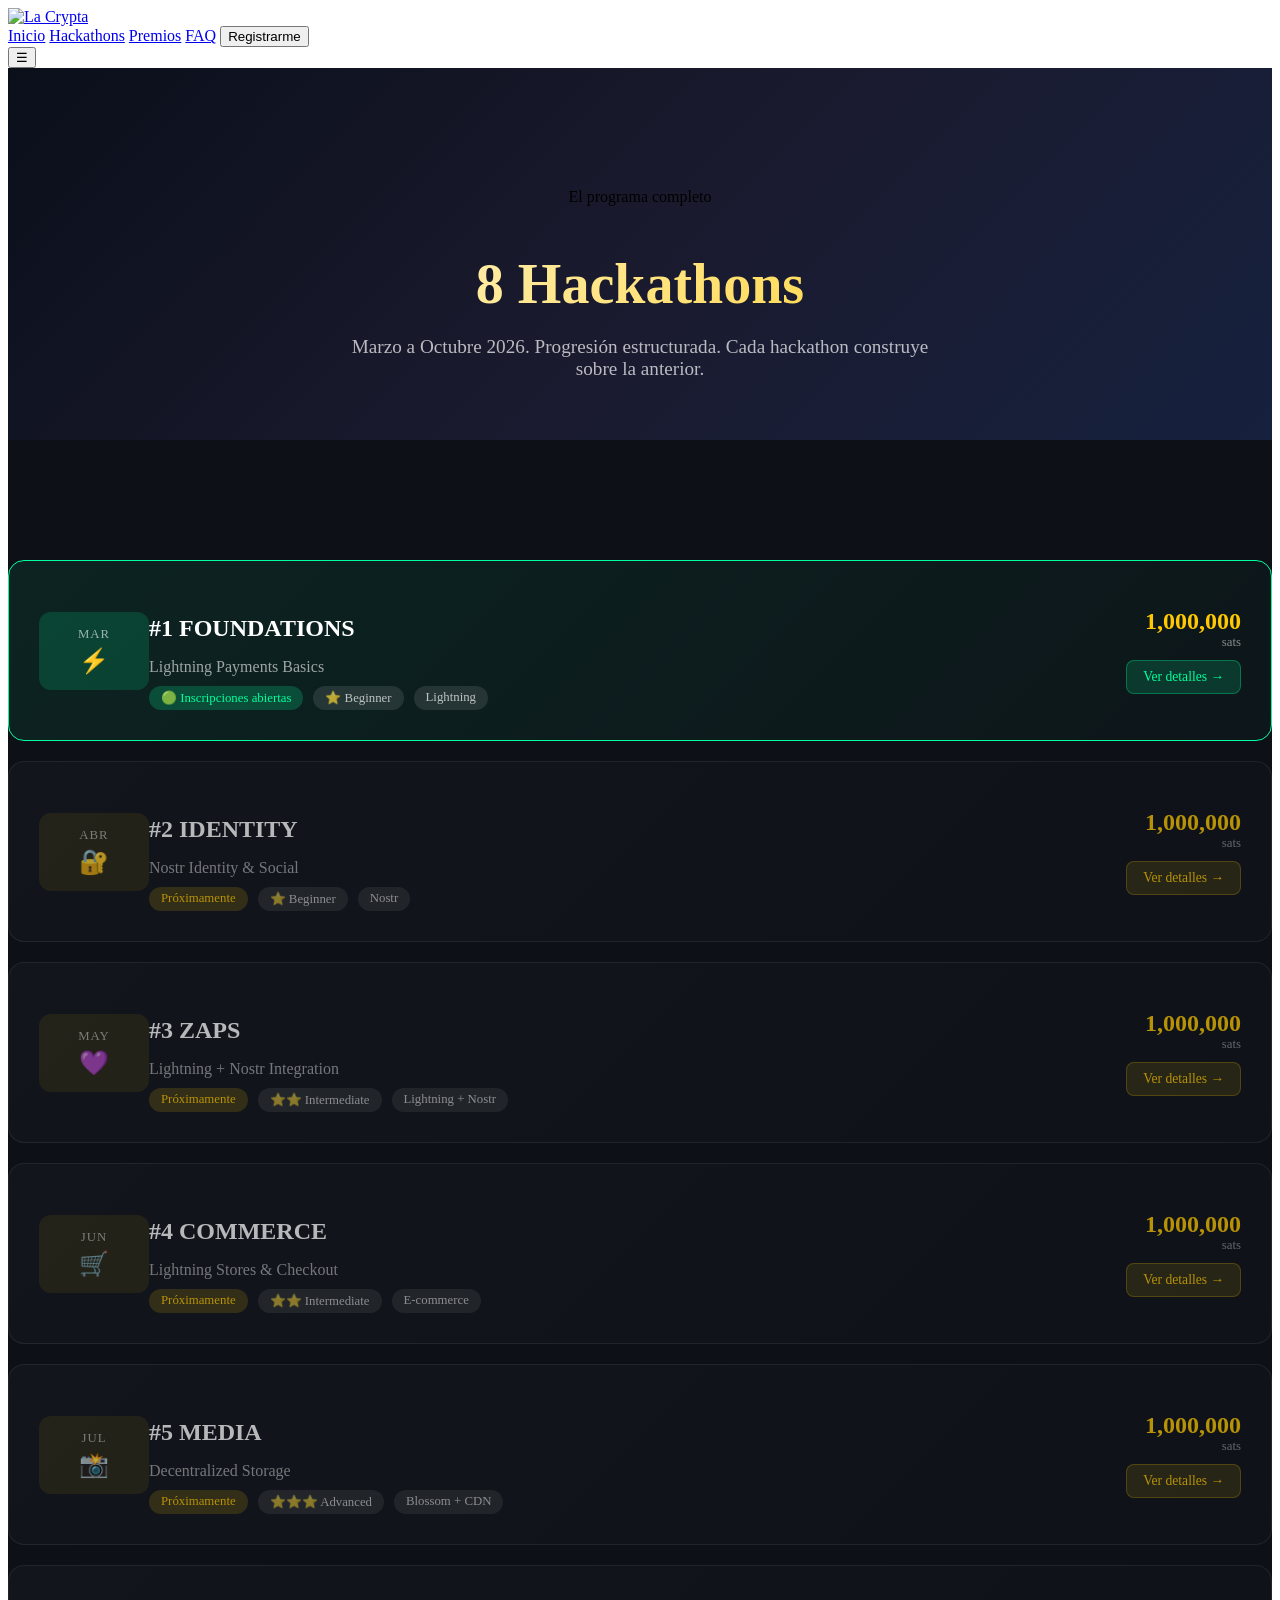
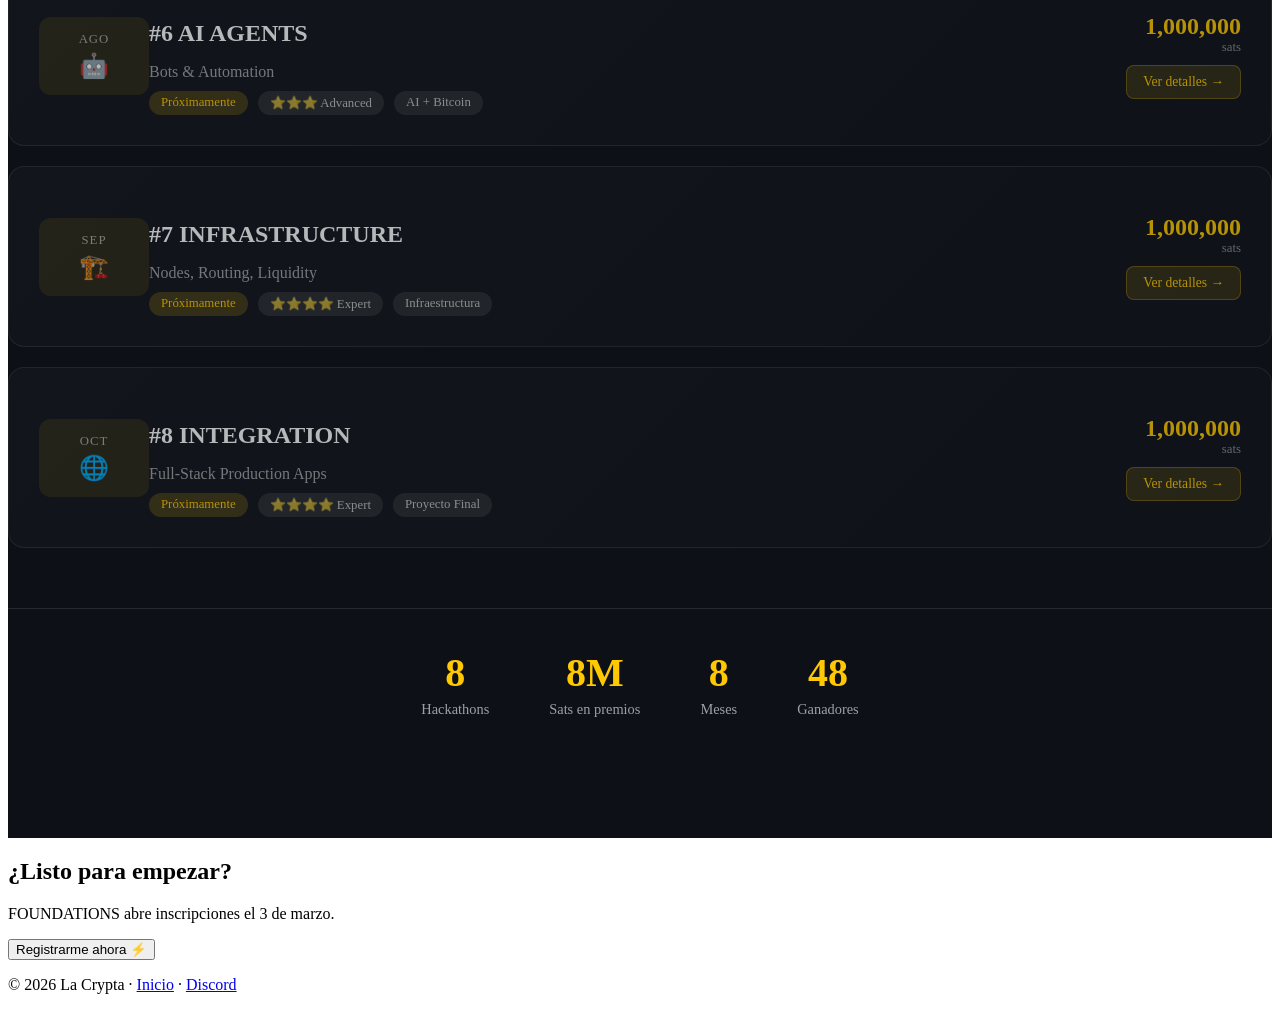
==== hackathons.html @ fb18adf5 "feat: add hackathons listing page and foundations detail page - hackathons.html: lista de las 8 hack" ====
<!DOCTYPE html>
<html lang="es">
<head>
<meta charset="UTF-8">
<meta name="viewport" content="width=device-width, initial-scale=1.0">
<title>Hackathons 2026 — La Crypta</title>
<meta name="description" content="8 hackathons de Bitcoin en 2026. Lightning, Nostr, AI. Premios en BTC.">
<link rel="icon" href="data:image/svg+xml,<svg xmlns=%22http://www.w3.org/2000/svg%22 viewBox=%220 0 100 100%22><text y=%22.9em%22 font-size=%2290%22>⚡</text></svg>">
<link rel="stylesheet" href="css/styles.css">
<style>
.hackathons-hero {
  padding: 120px 0 60px;
  background: linear-gradient(135deg, #0a0f1a 0%, #1a1a2e 50%, #16213e 100%);
  text-align: center;
}
.hackathons-hero h1 {
  font-size: 3.5rem;
  font-weight: 900;
  margin-bottom: 20px;
  background: linear-gradient(135deg, #fff 0%, #ffc800 100%);
  -webkit-background-clip: text;
  -webkit-text-fill-color: transparent;
  background-clip: text;
}
.hackathons-hero p {
  color: rgba(255,255,255,0.7);
  font-size: 1.2rem;
  max-width: 600px;
  margin: 0 auto;
}

.hackathons-grid-section {
  padding: 80px 0;
  background: #0d1117;
}
.hackathons-list {
  display: grid;
  gap: 20px;
  margin-top: 40px;
}
.hackathon-row {
  display: grid;
  grid-template-columns: 80px 1fr auto;
  gap: 30px;
  align-items: center;
  padding: 30px;
  background: linear-gradient(135deg, rgba(255,255,255,0.03) 0%, rgba(255,255,255,0.01) 100%);
  border: 1px solid rgba(255,255,255,0.1);
  border-radius: 16px;
  text-decoration: none;
  transition: all 0.3s ease;
}
.hackathon-row:hover {
  border-color: rgba(255, 200, 0, 0.4);
  transform: translateX(10px);
  background: linear-gradient(135deg, rgba(255, 200, 0, 0.05) 0%, rgba(255, 200, 0, 0.02) 100%);
}
.hackathon-row.active {
  border-color: #00ff9d;
  background: linear-gradient(135deg, rgba(0,255,157,0.08) 0%, rgba(0,255,157,0.02) 100%);
}
.hackathon-row.upcoming {
  opacity: 0.7;
}
.hackathon-row.upcoming:hover {
  opacity: 1;
}

.hackathon-month {
  display: flex;
  flex-direction: column;
  align-items: center;
  justify-content: center;
  background: rgba(255, 200, 0, 0.1);
  border-radius: 12px;
  padding: 15px;
  min-width: 80px;
}
.hackathon-row.active .hackathon-month {
  background: rgba(0, 255, 157, 0.15);
}
.month-name {
  font-size: 0.8rem;
  color: rgba(255,255,255,0.6);
  text-transform: uppercase;
  letter-spacing: 1px;
}
.month-icon {
  font-size: 1.5rem;
  margin-top: 5px;
}

.hackathon-info {
  flex: 1;
}
.hackathon-info h3 {
  font-size: 1.5rem;
  color: #fff;
  margin-bottom: 5px;
}
.hackathon-info .focus {
  color: rgba(255,255,255,0.6);
  font-size: 1rem;
  margin-bottom: 10px;
}
.hackathon-info .tags {
  display: flex;
  gap: 10px;
  flex-wrap: wrap;
}
.hackathon-info .tag {
  padding: 4px 12px;
  background: rgba(255,255,255,0.1);
  border-radius: 20px;
  font-size: 0.8rem;
  color: rgba(255,255,255,0.7);
}
.hackathon-info .tag.active-tag {
  background: rgba(0, 255, 157, 0.2);
  color: #00ff9d;
}
.hackathon-info .tag.soon-tag {
  background: rgba(255, 200, 0, 0.2);
  color: #ffc800;
}

.hackathon-prize {
  text-align: right;
}
.prize-amount {
  font-size: 1.5rem;
  font-weight: 900;
  color: #ffc800;
}
.prize-unit {
  font-size: 0.8rem;
  color: rgba(255,255,255,0.5);
}
.prize-cta {
  margin-top: 10px;
  padding: 8px 16px;
  background: rgba(255, 200, 0, 0.15);
  border: 1px solid rgba(255, 200, 0, 0.3);
  border-radius: 8px;
  color: #ffc800;
  font-size: 0.85rem;
  display: inline-block;
}
.hackathon-row.active .prize-cta {
  background: rgba(0, 255, 157, 0.15);
  border-color: rgba(0, 255, 157, 0.3);
  color: #00ff9d;
}

/* Stats */
.stats-bar {
  display: flex;
  justify-content: center;
  gap: 60px;
  padding: 40px 0;
  border-top: 1px solid rgba(255,255,255,0.1);
  margin-top: 60px;
}
.stat-item {
  text-align: center;
}
.stat-value {
  font-size: 2.5rem;
  font-weight: 900;
  color: #ffc800;
}
.stat-label {
  font-size: 0.9rem;
  color: rgba(255,255,255,0.6);
  margin-top: 5px;
}

@media (max-width: 768px) {
  .hackathon-row {
    grid-template-columns: 1fr;
    gap: 20px;
  }
  .hackathon-month {
    flex-direction: row;
    gap: 15px;
    justify-content: flex-start;
    width: fit-content;
  }
  .hackathon-prize {
    text-align: left;
  }
  .stats-bar {
    flex-wrap: wrap;
    gap: 30px;
  }
}
</style>
</head>
<body>

<!-- Navbar -->
<nav class="navbar">
  <div class="nav-container">
    <a href="https://lacrypta.ar" class="nav-logo" target="_blank">
      <img src="assets/logos/lacrypta-title-white.png" alt="La Crypta" height="32">
    </a>
    <div class="nav-links">
      <a href="index.html">Inicio</a>
      <a href="#hackathons">Hackathons</a>
      <a href="index.html#premios">Premios</a>
      <a href="index.html#faq">FAQ</a>
      <button class="btn btn-nav" data-tally-open="9qDNEY" data-tally-layout="modal" data-tally-width="600">
        Registrarme
      </button>
    </div>
    <button class="nav-toggle" onclick="toggleMenu()">☰</button>
  </div>
</nav>

<!-- Hero -->
<section class="hackathons-hero">
  <div class="container">
    <span class="section-label">El programa completo</span>
    <h1>8 Hackathons</h1>
    <p>
      Marzo a Octubre 2026. Progresión estructurada. 
      Cada hackathon construye sobre la anterior.
    </p>
  </div>
</section>

<!-- Hackathons Grid -->
<section class="hackathons-grid-section" id="hackathons">
  <div class="container">
    <div class="hackathons-list">
      
      <!-- #1 FOUNDATIONS - ACTIVE -->
      <a href="hackathons/foundations.html" class="hackathon-row active">
        <div class="hackathon-month">
          <span class="month-name">MAR</span>
          <span class="month-icon">⚡</span>
        </div>
        <div class="hackathon-info">
          <h3>#1 FOUNDATIONS</h3>
          <p class="focus">Lightning Payments Basics</p>
          <div class="tags">
            <span class="tag active-tag">🟢 Inscripciones abiertas</span>
            <span class="tag">⭐ Beginner</span>
            <span class="tag">Lightning</span>
          </div>
        </div>
        <div class="hackathon-prize">
          <div class="prize-amount">1,000,000</div>
          <div class="prize-unit">sats</div>
          <div class="prize-cta">Ver detalles →</div>
        </div>
      </a>
      
      <!-- #2 IDENTITY -->
      <a href="hackathons/identity.html" class="hackathon-row upcoming">
        <div class="hackathon-month">
          <span class="month-name">ABR</span>
          <span class="month-icon">🔐</span>
        </div>
        <div class="hackathon-info">
          <h3>#2 IDENTITY</h3>
          <p class="focus">Nostr Identity & Social</p>
          <div class="tags">
            <span class="tag soon-tag">Próximamente</span>
            <span class="tag">⭐ Beginner</span>
            <span class="tag">Nostr</span>
          </div>
        </div>
        <div class="hackathon-prize">
          <div class="prize-amount">1,000,000</div>
          <div class="prize-unit">sats</div>
          <div class="prize-cta">Ver detalles →</div>
        </div>
      </a>
      
      <!-- #3 ZAPS -->
      <a href="hackathons/zaps.html" class="hackathon-row upcoming">
        <div class="hackathon-month">
          <span class="month-name">MAY</span>
          <span class="month-icon">💜</span>
        </div>
        <div class="hackathon-info">
          <h3>#3 ZAPS</h3>
          <p class="focus">Lightning + Nostr Integration</p>
          <div class="tags">
            <span class="tag soon-tag">Próximamente</span>
            <span class="tag">⭐⭐ Intermediate</span>
            <span class="tag">Lightning + Nostr</span>
          </div>
        </div>
        <div class="hackathon-prize">
          <div class="prize-amount">1,000,000</div>
          <div class="prize-unit">sats</div>
          <div class="prize-cta">Ver detalles →</div>
        </div>
      </a>
      
      <!-- #4 COMMERCE -->
      <a href="hackathons/commerce.html" class="hackathon-row upcoming">
        <div class="hackathon-month">
          <span class="month-name">JUN</span>
          <span class="month-icon">🛒</span>
        </div>
        <div class="hackathon-info">
          <h3>#4 COMMERCE</h3>
          <p class="focus">Lightning Stores & Checkout</p>
          <div class="tags">
            <span class="tag soon-tag">Próximamente</span>
            <span class="tag">⭐⭐ Intermediate</span>
            <span class="tag">E-commerce</span>
          </div>
        </div>
        <div class="hackathon-prize">
          <div class="prize-amount">1,000,000</div>
          <div class="prize-unit">sats</div>
          <div class="prize-cta">Ver detalles →</div>
        </div>
      </a>
      
      <!-- #5 MEDIA -->
      <a href="hackathons/media.html" class="hackathon-row upcoming">
        <div class="hackathon-month">
          <span class="month-name">JUL</span>
          <span class="month-icon">📸</span>
        </div>
        <div class="hackathon-info">
          <h3>#5 MEDIA</h3>
          <p class="focus">Decentralized Storage</p>
          <div class="tags">
            <span class="tag soon-tag">Próximamente</span>
            <span class="tag">⭐⭐⭐ Advanced</span>
            <span class="tag">Blossom + CDN</span>
          </div>
        </div>
        <div class="hackathon-prize">
          <div class="prize-amount">1,000,000</div>
          <div class="prize-unit">sats</div>
          <div class="prize-cta">Ver detalles →</div>
        </div>
      </a>
      
      <!-- #6 AI AGENTS -->
      <a href="hackathons/ai-agents.html" class="hackathon-row upcoming">
        <div class="hackathon-month">
          <span class="month-name">AGO</span>
          <span class="month-icon">🤖</span>
        </div>
        <div class="hackathon-info">
          <h3>#6 AI AGENTS</h3>
          <p class="focus">Bots & Automation</p>
          <div class="tags">
            <span class="tag soon-tag">Próximamente</span>
            <span class="tag">⭐⭐⭐ Advanced</span>
            <span class="tag">AI + Bitcoin</span>
          </div>
        </div>
        <div class="hackathon-prize">
          <div class="prize-amount">1,000,000</div>
          <div class="prize-unit">sats</div>
          <div class="prize-cta">Ver detalles →</div>
        </div>
      </a>
      
      <!-- #7 INFRASTRUCTURE -->
      <a href="hackathons/infrastructure.html" class="hackathon-row upcoming">
        <div class="hackathon-month">
          <span class="month-name">SEP</span>
          <span class="month-icon">🏗️</span>
        </div>
        <div class="hackathon-info">
          <h3>#7 INFRASTRUCTURE</h3>
          <p class="focus">Nodes, Routing, Liquidity</p>
          <div class="tags">
            <span class="tag soon-tag">Próximamente</span>
            <span class="tag">⭐⭐⭐⭐ Expert</span>
            <span class="tag">Infraestructura</span>
          </div>
        </div>
        <div class="hackathon-prize">
          <div class="prize-amount">1,000,000</div>
          <div class="prize-unit">sats</div>
          <div class="prize-cta">Ver detalles →</div>
        </div>
      </a>
      
      <!-- #8 INTEGRATION -->
      <a href="hackathons/integration.html" class="hackathon-row upcoming">
        <div class="hackathon-month">
          <span class="month-name">OCT</span>
          <span class="month-icon">🌐</span>
        </div>
        <div class="hackathon-info">
          <h3>#8 INTEGRATION</h3>
          <p class="focus">Full-Stack Production Apps</p>
          <div class="tags">
            <span class="tag soon-tag">Próximamente</span>
            <span class="tag">⭐⭐⭐⭐ Expert</span>
            <span class="tag">Proyecto Final</span>
          </div>
        </div>
        <div class="hackathon-prize">
          <div class="prize-amount">1,000,000</div>
          <div class="prize-unit">sats</div>
          <div class="prize-cta">Ver detalles →</div>
        </div>
      </a>
      
    </div>
    
    <!-- Stats -->
    <div class="stats-bar">
      <div class="stat-item">
        <div class="stat-value">8</div>
        <div class="stat-label">Hackathons</div>
      </div>
      <div class="stat-item">
        <div class="stat-value">8M</div>
        <div class="stat-label">Sats en premios</div>
      </div>
      <div class="stat-item">
        <div class="stat-value">8</div>
        <div class="stat-label">Meses</div>
      </div>
      <div class="stat-item">
        <div class="stat-value">48</div>
        <div class="stat-label">Ganadores</div>
      </div>
    </div>
  </div>
</section>

<!-- CTA -->
<section class="cta-section">
  <div class="container">
    <div class="cta-content">
      <h2>¿Listo para empezar?</h2>
      <p>FOUNDATIONS abre inscripciones el 3 de marzo.</p>
      <button class="btn btn-primary btn-large btn-glow" data-tally-open="9qDNEY" data-tally-layout="modal" data-tally-width="600">
        Registrarme ahora ⚡
      </button>
    </div>
  </div>
</section>

<!-- Footer -->
<footer class="footer">
  <div class="container">
    <div class="footer-bottom">
      <p>© 2026 La Crypta · <a href="index.html">Inicio</a> · <a href="https://discord.com/invite/SN8JNhMgvY" target="_blank">Discord</a></p>
    </div>
  </div>
</footer>

<!-- Scripts -->
<script src="https://tally.so/widgets/embed.js"></script>
<script>
function toggleMenu() {
  document.getElementById('mobileMenu')?.classList.toggle('active');
  document.body.classList.toggle('menu-open');
}

window.addEventListener('scroll', () => {
  const navbar = document.querySelector('.navbar');
  if (window.scrollY > 50) {
    navbar.classList.add('scrolled');
  } else {
    navbar.classList.remove('scrolled');
  }
});
</script>

</body>
</html>
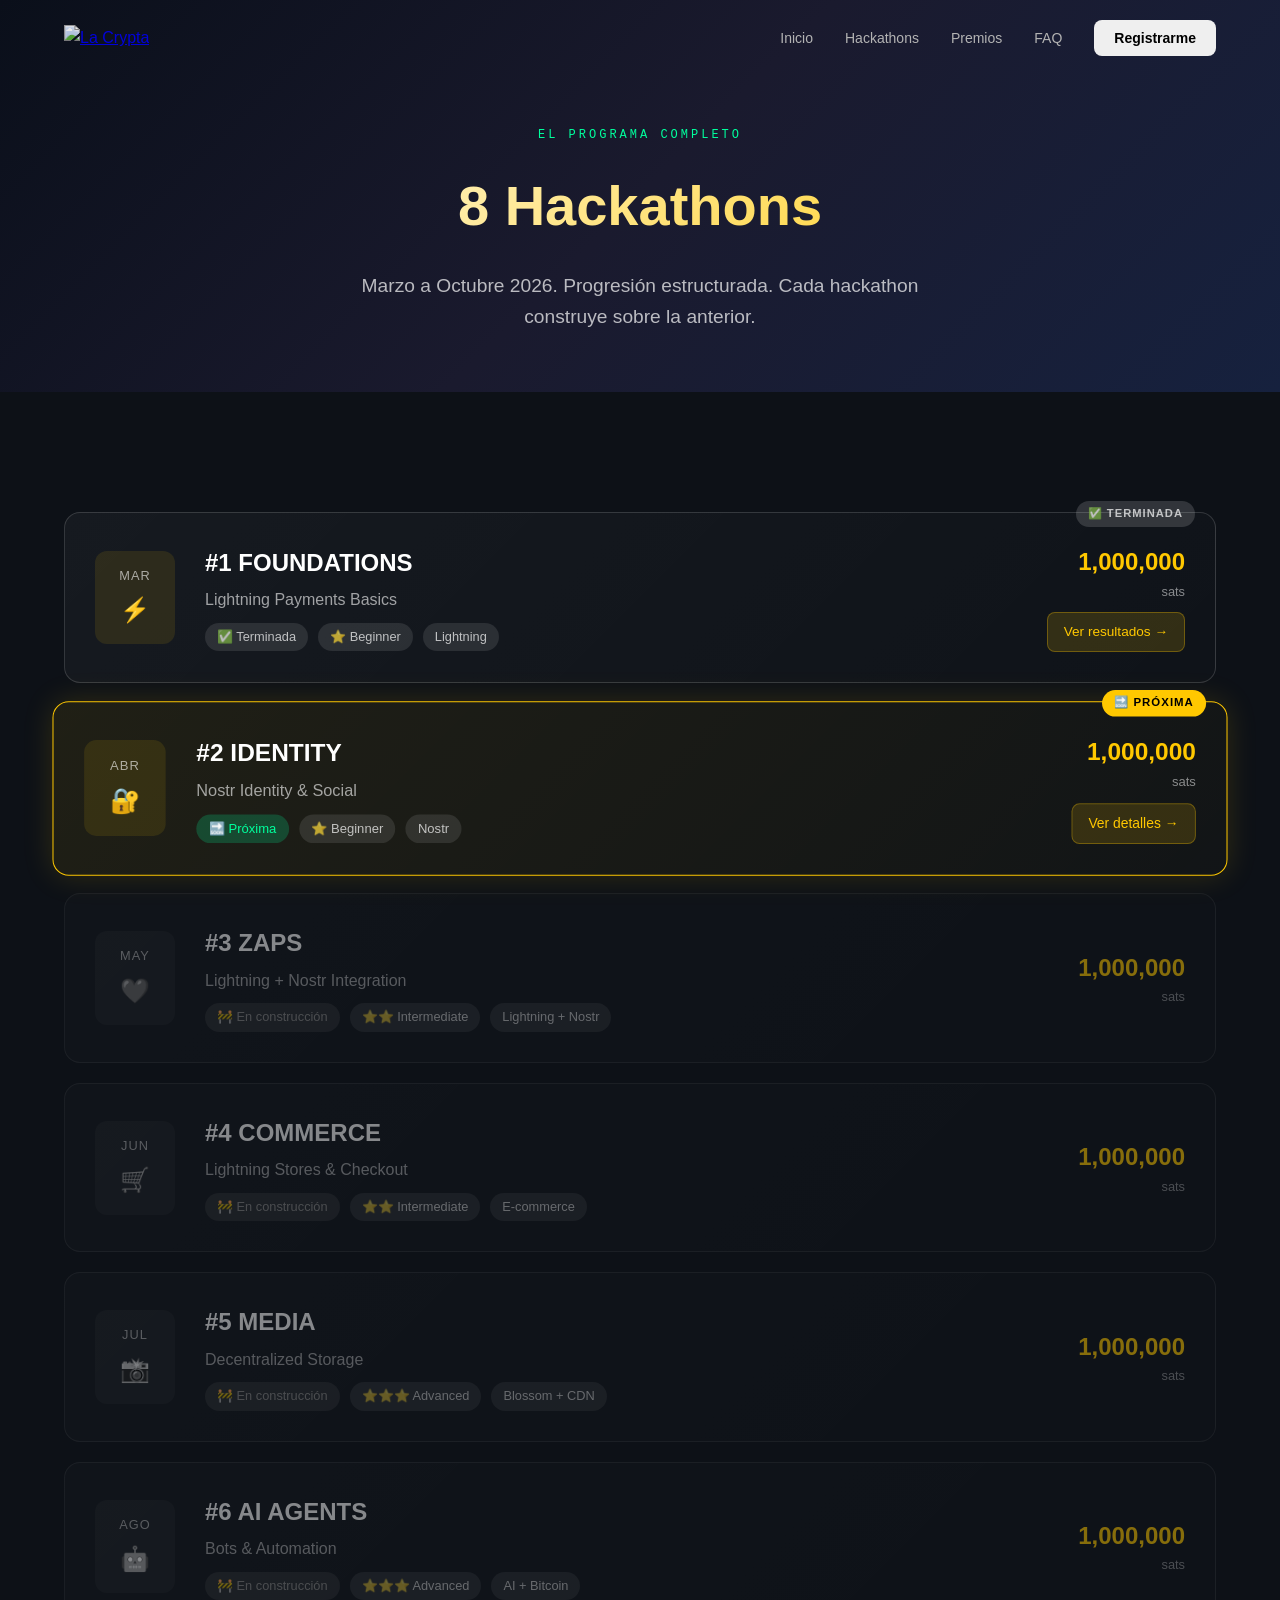
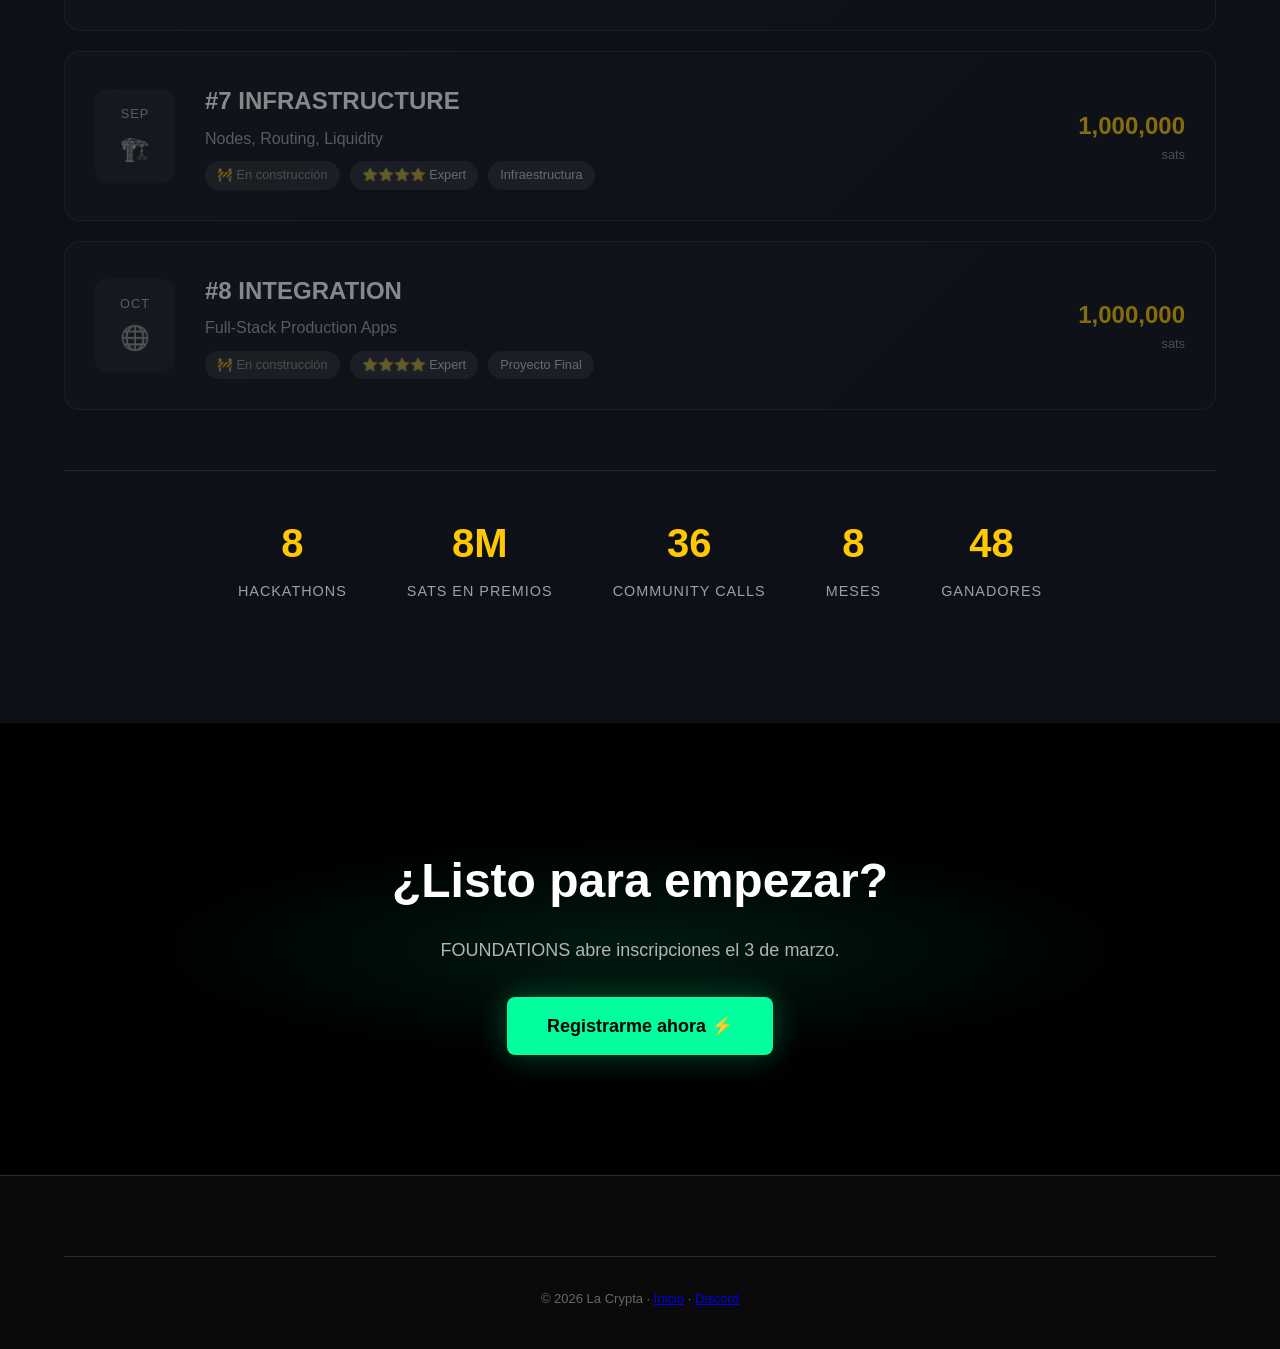
==== commit 5f9ebf40: "feat: foundations=completed, identity=next on hackathons list" ====
--- a/hackathons.html
+++ b/hackathons.html
@@ -58,12 +58,81 @@
 .hackathon-row.active {
   border-color: #00ff9d;
   background: linear-gradient(135deg, rgba(0,255,157,0.08) 0%, rgba(0,255,157,0.02) 100%);
+  transform: scale(1.02);
+  box-shadow: 0 0 30px rgba(0, 255, 157, 0.2);
+}
+.hackathon-row.active::before {
+  content: '⚡ ACTIVA';
+  position: absolute;
+  top: -12px;
+  right: 20px;
+  background: #00ff9d;
+  color: #000;
+  padding: 4px 12px;
+  border-radius: 20px;
+  font-size: 0.7rem;
+  font-weight: 700;
+  letter-spacing: 1px;
+}
+.hackathon-row {
+  position: relative;
 }
 .hackathon-row.upcoming {
   opacity: 0.7;
 }
 .hackathon-row.upcoming:hover {
   opacity: 1;
+}
+.hackathon-row.completed {
+  border-color: rgba(255,255,255,0.15);
+  background: linear-gradient(135deg, rgba(255,255,255,0.04) 0%, rgba(255,255,255,0.01) 100%);
+}
+.hackathon-row.completed::before {
+  content: '✅ TERMINADA';
+  position: absolute;
+  top: -12px;
+  right: 20px;
+  background: rgba(255,255,255,0.15);
+  color: rgba(255,255,255,0.7);
+  padding: 4px 12px;
+  border-radius: 20px;
+  font-size: 0.7rem;
+  font-weight: 700;
+  letter-spacing: 1px;
+}
+.hackathon-row.next {
+  border-color: #ffc800;
+  background: linear-gradient(135deg, rgba(255,200,0,0.08) 0%, rgba(255,200,0,0.02) 100%);
+  transform: scale(1.02);
+  box-shadow: 0 0 30px rgba(255, 200, 0, 0.15);
+}
+.hackathon-row.next::before {
+  content: '🔜 PRÓXIMA';
+  position: absolute;
+  top: -12px;
+  right: 20px;
+  background: #ffc800;
+  color: #000;
+  padding: 4px 12px;
+  border-radius: 20px;
+  font-size: 0.7rem;
+  font-weight: 700;
+  letter-spacing: 1px;
+}
+.hackathon-row.disabled {
+  opacity: 0.5;
+  cursor: not-allowed;
+  pointer-events: none;
+}
+.hackathon-row.disabled .hackathon-month {
+  background: rgba(128, 128, 128, 0.1);
+}
+.hackathon-row.disabled .month-icon {
+  filter: grayscale(100%);
+}
+.hackathon-info .tag.wip-tag {
+  background: rgba(128, 128, 128, 0.2);
+  color: #888;
 }
 
 .hackathon-month {
@@ -201,8 +270,8 @@
 <!-- Navbar -->
 <nav class="navbar">
   <div class="nav-container">
-    <a href="https://lacrypta.ar" class="nav-logo" target="_blank">
-      <img src="assets/logos/lacrypta-title-white.png" alt="La Crypta" height="32">
+    <a href="https://hackaton.lacrypta.ar" class="nav-logo">
+      <img src="https://raw.githubusercontent.com/lacrypta/branding/refs/heads/main/title/512-white-transparent.png" alt="La Crypta" height="32">
     </a>
     <div class="nav-links">
       <a href="index.html">Inicio</a>
@@ -234,8 +303,8 @@
   <div class="container">
     <div class="hackathons-list">
       
-      <!-- #1 FOUNDATIONS - ACTIVE -->
-      <a href="hackathons/foundations.html" class="hackathon-row active">
+      <!-- #1 FOUNDATIONS - COMPLETED -->
+      <a href="hackathons/foundations.html" class="hackathon-row completed">
         <div class="hackathon-month">
           <span class="month-name">MAR</span>
           <span class="month-icon">⚡</span>
@@ -244,7 +313,7 @@
           <h3>#1 FOUNDATIONS</h3>
           <p class="focus">Lightning Payments Basics</p>
           <div class="tags">
-            <span class="tag active-tag">🟢 Inscripciones abiertas</span>
+            <span class="tag">✅ Terminada</span>
             <span class="tag">⭐ Beginner</span>
             <span class="tag">Lightning</span>
           </div>
@@ -252,12 +321,12 @@
         <div class="hackathon-prize">
           <div class="prize-amount">1,000,000</div>
           <div class="prize-unit">sats</div>
-          <div class="prize-cta">Ver detalles →</div>
+          <div class="prize-cta">Ver resultados →</div>
         </div>
       </a>
       
-      <!-- #2 IDENTITY -->
-      <a href="hackathons/identity.html" class="hackathon-row upcoming">
+      <!-- #2 IDENTITY - NEXT -->
+      <a href="hackathons/identity.html" class="hackathon-row next">
         <div class="hackathon-month">
           <span class="month-name">ABR</span>
           <span class="month-icon">🔐</span>
@@ -266,7 +335,7 @@
           <h3>#2 IDENTITY</h3>
           <p class="focus">Nostr Identity & Social</p>
           <div class="tags">
-            <span class="tag soon-tag">Próximamente</span>
+            <span class="tag active-tag">🔜 Próxima</span>
             <span class="tag">⭐ Beginner</span>
             <span class="tag">Nostr</span>
           </div>
@@ -279,7 +348,7 @@
       </a>
       
       <!-- #3 ZAPS -->
-      <a href="hackathons/zaps.html" class="hackathon-row upcoming">
+      <div class="hackathon-row disabled">
         <div class="hackathon-month">
           <span class="month-name">MAY</span>
           <span class="month-icon">💜</span>
@@ -288,7 +357,7 @@
           <h3>#3 ZAPS</h3>
           <p class="focus">Lightning + Nostr Integration</p>
           <div class="tags">
-            <span class="tag soon-tag">Próximamente</span>
+            <span class="tag wip-tag">🚧 En construcción</span>
             <span class="tag">⭐⭐ Intermediate</span>
             <span class="tag">Lightning + Nostr</span>
           </div>
@@ -296,12 +365,11 @@
         <div class="hackathon-prize">
           <div class="prize-amount">1,000,000</div>
           <div class="prize-unit">sats</div>
-          <div class="prize-cta">Ver detalles →</div>
-        </div>
-      </a>
+        </div>
+      </div>
       
       <!-- #4 COMMERCE -->
-      <a href="hackathons/commerce.html" class="hackathon-row upcoming">
+      <div class="hackathon-row disabled">
         <div class="hackathon-month">
           <span class="month-name">JUN</span>
           <span class="month-icon">🛒</span>
@@ -310,7 +378,7 @@
           <h3>#4 COMMERCE</h3>
           <p class="focus">Lightning Stores & Checkout</p>
           <div class="tags">
-            <span class="tag soon-tag">Próximamente</span>
+            <span class="tag wip-tag">🚧 En construcción</span>
             <span class="tag">⭐⭐ Intermediate</span>
             <span class="tag">E-commerce</span>
           </div>
@@ -318,12 +386,11 @@
         <div class="hackathon-prize">
           <div class="prize-amount">1,000,000</div>
           <div class="prize-unit">sats</div>
-          <div class="prize-cta">Ver detalles →</div>
-        </div>
-      </a>
+        </div>
+      </div>
       
       <!-- #5 MEDIA -->
-      <a href="hackathons/media.html" class="hackathon-row upcoming">
+      <div class="hackathon-row disabled">
         <div class="hackathon-month">
           <span class="month-name">JUL</span>
           <span class="month-icon">📸</span>
@@ -332,7 +399,7 @@
           <h3>#5 MEDIA</h3>
           <p class="focus">Decentralized Storage</p>
           <div class="tags">
-            <span class="tag soon-tag">Próximamente</span>
+            <span class="tag wip-tag">🚧 En construcción</span>
             <span class="tag">⭐⭐⭐ Advanced</span>
             <span class="tag">Blossom + CDN</span>
           </div>
@@ -340,12 +407,11 @@
         <div class="hackathon-prize">
           <div class="prize-amount">1,000,000</div>
           <div class="prize-unit">sats</div>
-          <div class="prize-cta">Ver detalles →</div>
-        </div>
-      </a>
+        </div>
+      </div>
       
       <!-- #6 AI AGENTS -->
-      <a href="hackathons/ai-agents.html" class="hackathon-row upcoming">
+      <div class="hackathon-row disabled">
         <div class="hackathon-month">
           <span class="month-name">AGO</span>
           <span class="month-icon">🤖</span>
@@ -354,7 +420,7 @@
           <h3>#6 AI AGENTS</h3>
           <p class="focus">Bots & Automation</p>
           <div class="tags">
-            <span class="tag soon-tag">Próximamente</span>
+            <span class="tag wip-tag">🚧 En construcción</span>
             <span class="tag">⭐⭐⭐ Advanced</span>
             <span class="tag">AI + Bitcoin</span>
           </div>
@@ -362,12 +428,11 @@
         <div class="hackathon-prize">
           <div class="prize-amount">1,000,000</div>
           <div class="prize-unit">sats</div>
-          <div class="prize-cta">Ver detalles →</div>
-        </div>
-      </a>
+        </div>
+      </div>
       
       <!-- #7 INFRASTRUCTURE -->
-      <a href="hackathons/infrastructure.html" class="hackathon-row upcoming">
+      <div class="hackathon-row disabled">
         <div class="hackathon-month">
           <span class="month-name">SEP</span>
           <span class="month-icon">🏗️</span>
@@ -376,7 +441,7 @@
           <h3>#7 INFRASTRUCTURE</h3>
           <p class="focus">Nodes, Routing, Liquidity</p>
           <div class="tags">
-            <span class="tag soon-tag">Próximamente</span>
+            <span class="tag wip-tag">🚧 En construcción</span>
             <span class="tag">⭐⭐⭐⭐ Expert</span>
             <span class="tag">Infraestructura</span>
           </div>
@@ -384,12 +449,11 @@
         <div class="hackathon-prize">
           <div class="prize-amount">1,000,000</div>
           <div class="prize-unit">sats</div>
-          <div class="prize-cta">Ver detalles →</div>
-        </div>
-      </a>
+        </div>
+      </div>
       
       <!-- #8 INTEGRATION -->
-      <a href="hackathons/integration.html" class="hackathon-row upcoming">
+      <div class="hackathon-row disabled">
         <div class="hackathon-month">
           <span class="month-name">OCT</span>
           <span class="month-icon">🌐</span>
@@ -398,7 +462,7 @@
           <h3>#8 INTEGRATION</h3>
           <p class="focus">Full-Stack Production Apps</p>
           <div class="tags">
-            <span class="tag soon-tag">Próximamente</span>
+            <span class="tag wip-tag">🚧 En construcción</span>
             <span class="tag">⭐⭐⭐⭐ Expert</span>
             <span class="tag">Proyecto Final</span>
           </div>
@@ -406,9 +470,8 @@
         <div class="hackathon-prize">
           <div class="prize-amount">1,000,000</div>
           <div class="prize-unit">sats</div>
-          <div class="prize-cta">Ver detalles →</div>
-        </div>
-      </a>
+        </div>
+      </div>
       
     </div>
     
@@ -421,6 +484,10 @@
       <div class="stat-item">
         <div class="stat-value">8M</div>
         <div class="stat-label">Sats en premios</div>
+      </div>
+      <div class="stat-item">
+        <div class="stat-value">36</div>
+        <div class="stat-label">Community Calls</div>
       </div>
       <div class="stat-item">
         <div class="stat-value">8</div>
--- a/css/styles.css
+++ b/css/styles.css
@@ -0,0 +1,1453 @@
+/* ===== FONTS ===== */
+@font-face {
+  font-family: 'Standerd';
+  src: url('../assets/fonts/Standerd-Regular.ttf') format('truetype');
+  font-weight: 400;
+}
+@font-face {
+  font-family: 'Standerd';
+  src: url('../assets/fonts/Standerd-Medium.ttf') format('truetype');
+  font-weight: 500;
+}
+@font-face {
+  font-family: 'Standerd';
+  src: url('../assets/fonts/Standerd-SemiBold.ttf') format('truetype');
+  font-weight: 600;
+}
+@font-face {
+  font-family: 'Standerd';
+  src: url('../assets/fonts/Standerd-Bold.ttf') format('truetype');
+  font-weight: 700;
+}
+@font-face {
+  font-family: 'Standerd';
+  src: url('../assets/fonts/Standerd-ExtraBold.ttf') format('truetype');
+  font-weight: 800;
+}
+@font-face {
+  font-family: 'Blatant';
+  src: url('../assets/fonts/Blatant.otf') format('opentype');
+  font-weight: 400;
+}
+@font-face {
+  font-family: 'Blatant';
+  src: url('../assets/fonts/Blatant-Bold.otf') format('opentype');
+  font-weight: 700;
+}
+
+/* ===== VARIABLES ===== */
+:root {
+  /* La Crypta Colors */
+  --black: #000000;
+  --dark: #0a0a0a;
+  --dark-gray: #111111;
+  --gray: #1a1a1a;
+  --light-gray: #2a2a2a;
+  --muted: #666666;
+  --text: #ffffff;
+  --text-secondary: #b3b3b3;
+  
+  /* Accent Colors */
+  --primary: #00ff9d;
+  --primary-dark: #00cc7d;
+  --primary-glow: rgba(0, 255, 157, 0.3);
+  --bitcoin: #f7931a;
+  --lightning: #9945ff;
+  
+  /* Fonts */
+  --font-body: 'Standerd', -apple-system, BlinkMacSystemFont, sans-serif;
+  --font-display: 'Blatant', 'Standerd', sans-serif;
+  --font-mono: 'JetBrains Mono', 'SF Mono', monospace;
+  
+  /* Spacing */
+  --section-padding: 120px;
+  --container-width: 1200px;
+}
+
+/* ===== RESET ===== */
+*, *::before, *::after {
+  margin: 0;
+  padding: 0;
+  box-sizing: border-box;
+}
+
+html {
+  scroll-behavior: smooth;
+}
+
+body {
+  font-family: var(--font-body);
+  background: var(--black);
+  color: var(--text);
+  line-height: 1.6;
+  overflow-x: hidden;
+  -webkit-font-smoothing: antialiased;
+  -moz-osx-font-smoothing: grayscale;
+}
+
+body.menu-open {
+  overflow: hidden;
+}
+
+/* ===== UTILITIES ===== */
+.container {
+  max-width: var(--container-width);
+  margin: 0 auto;
+  padding: 0 24px;
+}
+
+.gradient {
+  background: linear-gradient(135deg, var(--primary) 0%, var(--lightning) 100%);
+  -webkit-background-clip: text;
+  -webkit-text-fill-color: transparent;
+  background-clip: text;
+}
+
+/* ===== BUTTONS ===== */
+.btn {
+  display: inline-flex;
+  align-items: center;
+  justify-content: center;
+  gap: 8px;
+  padding: 14px 28px;
+  font-family: var(--font-body);
+  font-size: 16px;
+  font-weight: 600;
+  text-decoration: none;
+  border: none;
+  border-radius: 8px;
+  cursor: pointer;
+  transition: all 0.3s cubic-bezier(0.4, 0, 0.2, 1);
+}
+
+.btn-primary {
+  background: var(--primary);
+  color: var(--black);
+}
+
+.btn-primary:hover {
+  background: var(--primary-dark);
+  transform: translateY(-2px);
+}
+
+.btn-glow {
+  box-shadow: 0 0 30px var(--primary-glow);
+}
+
+.btn-glow:hover {
+  box-shadow: 0 0 50px var(--primary-glow), 0 10px 40px rgba(0, 0, 0, 0.3);
+}
+
+.btn-outline {
+  background: transparent;
+  color: var(--text);
+  border: 1px solid var(--light-gray);
+}
+
+.btn-outline:hover {
+  border-color: var(--primary);
+  color: var(--primary);
+}
+
+.btn-nav {
+  padding: 10px 20px;
+  font-size: 14px;
+}
+
+.btn-large {
+  padding: 18px 40px;
+  font-size: 18px;
+}
+
+.btn-icon {
+  transition: transform 0.3s ease;
+}
+
+.btn:hover .btn-icon {
+  transform: translateX(4px);
+}
+
+/* ===== NAVBAR ===== */
+.navbar {
+  position: fixed;
+  top: 0;
+  left: 0;
+  right: 0;
+  z-index: 1000;
+  padding: 20px 0;
+  transition: all 0.3s ease;
+}
+
+.navbar.scrolled {
+  background: rgba(0, 0, 0, 0.9);
+  backdrop-filter: blur(20px);
+  border-bottom: 1px solid rgba(255, 255, 255, 0.05);
+  padding: 12px 0;
+}
+
+.nav-container {
+  max-width: var(--container-width);
+  margin: 0 auto;
+  padding: 0 24px;
+  display: flex;
+  align-items: center;
+  justify-content: space-between;
+}
+
+.nav-logo img {
+  height: 32px;
+  opacity: 0.9;
+  transition: opacity 0.3s ease;
+}
+
+.nav-logo:hover img {
+  opacity: 1;
+}
+
+.nav-links {
+  display: flex;
+  align-items: center;
+  gap: 32px;
+}
+
+.nav-links a {
+  color: var(--text-secondary);
+  text-decoration: none;
+  font-size: 14px;
+  font-weight: 500;
+  transition: color 0.3s ease;
+}
+
+.nav-links a:hover {
+  color: var(--primary);
+}
+
+.nav-toggle {
+  display: none;
+  background: none;
+  border: none;
+  color: var(--text);
+  font-size: 24px;
+  cursor: pointer;
+}
+
+/* ===== HERO ===== */
+.hero {
+  position: relative;
+  min-height: 100vh;
+  display: flex;
+  align-items: center;
+  padding: 120px 0 80px;
+  overflow: hidden;
+}
+
+.hero-bg {
+  position: absolute;
+  inset: 0;
+  background: 
+    radial-gradient(ellipse 80% 50% at 50% 0%, rgba(0, 255, 157, 0.08) 0%, transparent 50%),
+    radial-gradient(ellipse 60% 40% at 80% 100%, rgba(153, 69, 255, 0.05) 0%, transparent 50%);
+}
+
+.hero-content {
+  position: relative;
+  z-index: 1;
+  max-width: 800px;
+}
+
+.hero-badge {
+  display: inline-flex;
+  align-items: center;
+  gap: 10px;
+  padding: 10px 20px;
+  background: rgba(0, 255, 157, 0.1);
+  border: 1px solid rgba(0, 255, 157, 0.2);
+  border-radius: 100px;
+  font-size: 13px;
+  font-weight: 500;
+  color: var(--primary);
+  text-transform: uppercase;
+  letter-spacing: 1px;
+  margin-bottom: 32px;
+  animation: fadeInUp 0.6s ease;
+}
+
+.badge-icon {
+  font-size: 16px;
+}
+
+.hero-title {
+  font-family: var(--font-display);
+  font-size: clamp(48px, 10vw, 96px);
+  font-weight: 700;
+  line-height: 1;
+  letter-spacing: -2px;
+  margin-bottom: 24px;
+}
+
+.title-line {
+  display: block;
+  animation: fadeInUp 0.6s ease backwards;
+}
+
+.title-line:nth-child(1) { animation-delay: 0.1s; }
+.title-line:nth-child(2) { animation-delay: 0.2s; }
+.title-line:nth-child(3) { animation-delay: 0.3s; }
+
+.title-line.year {
+  font-size: 0.6em;
+  color: var(--muted);
+  margin-top: 8px;
+}
+
+.hero-tagline {
+  font-family: var(--font-mono);
+  font-size: 16px;
+  color: var(--text-secondary);
+  margin-bottom: 24px;
+  animation: fadeInUp 0.6s ease 0.4s backwards;
+}
+
+.hero-description {
+  font-size: 20px;
+  color: var(--text-secondary);
+  line-height: 1.7;
+  margin-bottom: 40px;
+  max-width: 600px;
+  animation: fadeInUp 0.6s ease 0.5s backwards;
+}
+
+.hero-cta {
+  display: flex;
+  gap: 16px;
+  flex-wrap: wrap;
+  margin-bottom: 60px;
+  animation: fadeInUp 0.6s ease 0.6s backwards;
+}
+
+.hero-stats {
+  display: flex;
+  align-items: center;
+  gap: 32px;
+  animation: fadeInUp 0.6s ease 0.7s backwards;
+}
+
+.stat {
+  display: flex;
+  flex-direction: column;
+}
+
+.stat-value {
+  font-family: var(--font-display);
+  font-size: 32px;
+  font-weight: 700;
+  color: var(--primary);
+}
+
+.stat-label {
+  font-size: 13px;
+  color: var(--muted);
+  text-transform: uppercase;
+  letter-spacing: 1px;
+}
+
+.stat-divider {
+  width: 1px;
+  height: 40px;
+  background: var(--light-gray);
+}
+
+.scroll-indicator {
+  position: absolute;
+  bottom: 40px;
+  left: 50%;
+  transform: translateX(-50%);
+  display: flex;
+  flex-direction: column;
+  align-items: center;
+  gap: 8px;
+  animation: fadeIn 1s ease 1s backwards;
+}
+
+.scroll-indicator span {
+  font-size: 11px;
+  text-transform: uppercase;
+  letter-spacing: 2px;
+  color: var(--muted);
+}
+
+.scroll-line {
+  width: 1px;
+  height: 40px;
+  background: linear-gradient(to bottom, var(--primary), transparent);
+  animation: scrollPulse 2s ease-in-out infinite;
+}
+
+/* ===== SECTIONS ===== */
+section {
+  padding: var(--section-padding) 0;
+}
+
+.section-header {
+  text-align: center;
+  margin-bottom: 64px;
+}
+
+.section-label {
+  display: inline-block;
+  font-family: var(--font-mono);
+  font-size: 12px;
+  text-transform: uppercase;
+  letter-spacing: 3px;
+  color: var(--primary);
+  margin-bottom: 16px;
+}
+
+.section-title {
+  font-family: var(--font-display);
+  font-size: clamp(32px, 5vw, 56px);
+  font-weight: 700;
+  margin-bottom: 16px;
+}
+
+.section-description {
+  font-size: 18px;
+  color: var(--text-secondary);
+  max-width: 600px;
+  margin: 0 auto;
+  line-height: 1.7;
+}
+
+/* ===== JURADO ===== */
+.jurado {
+  background: var(--dark);
+}
+
+.judges-grid {
+  display: grid;
+  grid-template-columns: repeat(auto-fit, minmax(300px, 1fr));
+  gap: 24px;
+}
+
+.judge-card {
+  position: relative;
+  background: var(--gray);
+  border: 1px solid var(--light-gray);
+  border-radius: 16px;
+  padding: 40px 32px;
+  text-align: center;
+  overflow: hidden;
+  opacity: 0;
+  transform: translateY(30px);
+  transition: all 0.5s cubic-bezier(0.4, 0, 0.2, 1);
+}
+
+.judge-card.visible {
+  opacity: 1;
+  transform: translateY(0);
+}
+
+.judge-card:hover {
+  transform: translateY(-8px);
+  border-color: var(--primary);
+}
+
+.judge-glow {
+  position: absolute;
+  top: 0;
+  left: 50%;
+  transform: translateX(-50%);
+  width: 200px;
+  height: 200px;
+  background: radial-gradient(circle, var(--primary-glow) 0%, transparent 70%);
+  opacity: 0;
+  transition: opacity 0.5s ease;
+}
+
+.judge-card:hover .judge-glow {
+  opacity: 1;
+}
+
+.judge-icon {
+  font-size: 64px;
+  margin-bottom: 20px;
+}
+
+.judge-avatar {
+  width: 120px;
+  height: 120px;
+  margin: 0 auto 20px;
+  border-radius: 50%;
+  overflow: hidden;
+  border: 3px solid var(--light-gray);
+  transition: border-color 0.3s ease;
+}
+
+.judge-card:hover .judge-avatar {
+  border-color: var(--primary);
+}
+
+.judge-avatar img {
+  width: 100%;
+  height: 100%;
+  object-fit: cover;
+}
+
+.judge-icon-fallback {
+  display: flex;
+  align-items: center;
+  justify-content: center;
+  width: 100%;
+  height: 100%;
+  font-size: 64px;
+  background: var(--dark);
+}
+
+.judge-model {
+  margin-bottom: 16px;
+}
+
+.model-badge {
+  display: inline-block;
+  padding: 6px 14px;
+  background: linear-gradient(135deg, rgba(0, 255, 157, 0.15) 0%, rgba(153, 69, 255, 0.15) 100%);
+  border: 1px solid rgba(0, 255, 157, 0.3);
+  border-radius: 100px;
+  font-family: var(--font-mono);
+  font-size: 11px;
+  font-weight: 500;
+  color: var(--primary);
+  letter-spacing: 0.5px;
+}
+
+.judge-name {
+  font-family: var(--font-display);
+  font-size: 28px;
+  font-weight: 700;
+  margin-bottom: 8px;
+}
+
+.judge-role {
+  display: block;
+  font-family: var(--font-mono);
+  font-size: 12px;
+  text-transform: uppercase;
+  letter-spacing: 2px;
+  color: var(--primary);
+  margin-bottom: 20px;
+}
+
+.judge-question {
+  font-size: 18px;
+  font-style: italic;
+  color: var(--text-secondary);
+  margin-bottom: 24px;
+}
+
+.judge-focus {
+  display: flex;
+  flex-wrap: wrap;
+  justify-content: center;
+  gap: 8px;
+}
+
+.judge-focus span {
+  padding: 6px 12px;
+  background: var(--dark);
+  border-radius: 100px;
+  font-size: 12px;
+  color: var(--text-secondary);
+}
+
+/* ===== ROADMAP ===== */
+.timeline {
+  position: relative;
+  max-width: 800px;
+  margin: 0 auto;
+}
+
+.timeline-line {
+  position: absolute;
+  left: 50px;
+  top: 0;
+  bottom: 0;
+  width: 2px;
+  background: linear-gradient(to bottom, var(--primary), var(--lightning), var(--primary));
+}
+
+.timeline-item {
+  position: relative;
+  padding-left: 120px;
+  padding-bottom: 48px;
+  opacity: 0;
+  transform: translateX(-30px);
+  transition: all 0.5s cubic-bezier(0.4, 0, 0.2, 1);
+}
+
+.timeline-item.visible {
+  opacity: 1;
+  transform: translateX(0);
+}
+
+.timeline-marker {
+  position: absolute;
+  left: 20px;
+  top: 0;
+  width: 60px;
+  height: 60px;
+  background: var(--dark);
+  border: 2px solid var(--primary);
+  border-radius: 50%;
+  display: flex;
+  align-items: center;
+  justify-content: center;
+  z-index: 1;
+}
+
+.timeline-marker .month {
+  font-family: var(--font-mono);
+  font-size: 14px;
+  font-weight: 700;
+  color: var(--primary);
+}
+
+.timeline-card {
+  background: var(--gray);
+  border: 1px solid var(--light-gray);
+  border-radius: 16px;
+  padding: 32px;
+  transition: all 0.3s ease;
+}
+
+.timeline-card:hover {
+  border-color: var(--primary);
+  transform: translateX(8px);
+}
+
+.timeline-card.final {
+  background: linear-gradient(135deg, rgba(0, 255, 157, 0.1) 0%, rgba(153, 69, 255, 0.1) 100%);
+  border-color: var(--primary);
+}
+
+.card-icon {
+  font-size: 40px;
+  margin-bottom: 16px;
+}
+
+.timeline-card h3 {
+  font-family: var(--font-display);
+  font-size: 24px;
+  margin-bottom: 8px;
+}
+
+.card-focus {
+  font-size: 14px;
+  color: var(--text-secondary);
+  margin-bottom: 12px;
+}
+
+.card-difficulty {
+  display: inline-block;
+  padding: 4px 12px;
+  background: rgba(0, 255, 157, 0.1);
+  border-radius: 100px;
+  font-size: 12px;
+  color: var(--primary);
+  margin-bottom: 16px;
+}
+
+.card-description {
+  font-size: 15px;
+  color: var(--muted);
+  line-height: 1.6;
+}
+
+/* ===== PILARES ===== */
+.pilares {
+  background: var(--dark);
+}
+
+.pilares-grid {
+  display: grid;
+  grid-template-columns: repeat(4, 1fr);
+  gap: 20px;
+}
+
+.pilar-card {
+  background: var(--gray);
+  border: 1px solid var(--light-gray);
+  border-radius: 16px;
+  padding: 28px 24px;
+  text-align: center;
+  opacity: 0;
+  transform: translateY(20px);
+  transition: all 0.5s cubic-bezier(0.4, 0, 0.2, 1);
+}
+
+.pilar-card.visible {
+  opacity: 1;
+  transform: translateY(0);
+}
+
+.pilar-card:hover {
+  border-color: var(--primary);
+  transform: translateY(-4px);
+}
+
+.pilar-icon {
+  width: 56px;
+  height: 56px;
+  margin: 0 auto 16px;
+}
+
+.pilar-icon img {
+  width: 100%;
+  height: 100%;
+  object-fit: contain;
+  border-radius: 8px;
+}
+
+.pilar-card h3 {
+  font-family: var(--font-display);
+  font-size: 20px;
+  font-weight: 700;
+  margin-bottom: 6px;
+  color: var(--text);
+}
+
+.pilar-tag {
+  display: inline-block;
+  font-family: var(--font-mono);
+  font-size: 10px;
+  text-transform: uppercase;
+  letter-spacing: 1px;
+  color: var(--primary);
+  margin-bottom: 10px;
+}
+
+.pilar-card p {
+  font-size: 13px;
+  color: var(--muted);
+  line-height: 1.5;
+}
+
+@media (max-width: 900px) {
+  .pilares-grid {
+    grid-template-columns: repeat(2, 1fr);
+  }
+}
+
+@media (max-width: 500px) {
+  .pilares-grid {
+    grid-template-columns: 1fr;
+  }
+}
+
+/* ===== PREMIOS ===== */
+.premios {
+  background: var(--dark);
+}
+
+.premios-grid {
+  display: grid;
+  grid-template-columns: repeat(auto-fit, minmax(280px, 1fr));
+  gap: 24px;
+  margin-bottom: 48px;
+}
+
+.premio-card {
+  position: relative;
+  background: var(--gray);
+  border: 2px solid;
+  border-radius: 16px;
+  padding: 48px 32px;
+  text-align: center;
+  transition: all 0.3s ease;
+}
+
+.premio-card.gold { border-color: #ffd700; }
+.premio-card.silver { border-color: #c0c0c0; }
+.premio-card.bronze { border-color: #cd7f32; }
+
+.premio-card:hover {
+  transform: translateY(-8px);
+  box-shadow: 0 20px 60px rgba(0, 0, 0, 0.4);
+}
+
+.premio-badge {
+  font-size: 56px;
+  margin-bottom: 16px;
+}
+
+.premio-place {
+  font-size: 14px;
+  text-transform: uppercase;
+  letter-spacing: 2px;
+  color: var(--text-secondary);
+  margin-bottom: 16px;
+}
+
+.premio-amount {
+  font-family: var(--font-display);
+  font-size: 48px;
+  font-weight: 700;
+  color: var(--text);
+  line-height: 1;
+}
+
+.premio-unit {
+  font-family: var(--font-mono);
+  font-size: 14px;
+  color: var(--primary);
+  margin-bottom: 8px;
+}
+
+.premio-usd {
+  font-size: 14px;
+  color: var(--muted);
+}
+
+.premios-hero {
+  text-align: center;
+  padding: 48px 32px;
+  background: linear-gradient(135deg, rgba(0, 255, 157, 0.06) 0%, rgba(247, 147, 26, 0.06) 100%);
+  border: 2px solid var(--primary);
+  border-radius: 20px;
+  position: relative;
+}
+
+.premios-hero-label {
+  font-family: var(--font-mono);
+  font-size: 12px;
+  text-transform: uppercase;
+  letter-spacing: 3px;
+  color: var(--primary);
+  margin-bottom: 12px;
+}
+
+.premios-hero-amount {
+  font-family: var(--font-display);
+  font-size: 72px;
+  font-weight: 700;
+  color: var(--text);
+  line-height: 1;
+  margin-bottom: 4px;
+}
+
+.premios-hero-unit {
+  font-family: var(--font-mono);
+  font-size: 18px;
+  color: var(--primary);
+  margin-bottom: 8px;
+}
+
+.premios-hero-usd {
+  font-family: var(--font-display);
+  font-size: 28px;
+  font-weight: 700;
+  color: var(--bitcoin);
+  margin-bottom: 20px;
+}
+
+.premios-hero-detail {
+  display: flex;
+  align-items: center;
+  justify-content: center;
+  gap: 12px;
+  flex-wrap: wrap;
+  font-size: 13px;
+  color: var(--muted);
+}
+
+.premios-hero-dot {
+  width: 4px;
+  height: 4px;
+  background: var(--light-gray);
+  border-radius: 50%;
+  display: inline-block;
+}
+
+@media (max-width: 600px) {
+  .premios-hero-amount {
+    font-size: 48px;
+  }
+  .premios-hero-usd {
+    font-size: 22px;
+  }
+}
+
+/* ===== BENEFITS ===== */
+.benefits-grid {
+  display: grid;
+  grid-template-columns: repeat(auto-fit, minmax(320px, 1fr));
+  gap: 24px;
+}
+
+.benefit-card {
+  background: var(--gray);
+  border: 1px solid var(--light-gray);
+  border-radius: 16px;
+  padding: 32px;
+  opacity: 0;
+  transform: translateY(20px);
+  transition: all 0.5s cubic-bezier(0.4, 0, 0.2, 1);
+}
+
+.benefit-card.visible {
+  opacity: 1;
+  transform: translateY(0);
+}
+
+.benefit-card:hover {
+  border-color: var(--primary);
+}
+
+.benefit-icon {
+  font-size: 40px;
+  margin-bottom: 16px;
+}
+
+.benefit-card h3 {
+  font-size: 20px;
+  font-weight: 600;
+  margin-bottom: 12px;
+}
+
+.benefit-card p {
+  font-size: 15px;
+  color: var(--text-secondary);
+  line-height: 1.7;
+}
+
+/* ===== FAQ ===== */
+.faq {
+  background: var(--dark);
+}
+
+.faq-grid {
+  display: grid;
+  grid-template-columns: repeat(auto-fit, minmax(400px, 1fr));
+  gap: 16px;
+  max-width: 1000px;
+  margin: 0 auto;
+}
+
+.faq-item {
+  background: var(--gray);
+  border: 1px solid var(--light-gray);
+  border-radius: 12px;
+  overflow: hidden;
+}
+
+.faq-item summary {
+  padding: 20px 24px;
+  font-size: 16px;
+  font-weight: 500;
+  cursor: pointer;
+  list-style: none;
+  display: flex;
+  justify-content: space-between;
+  align-items: center;
+  transition: all 0.3s ease;
+}
+
+.faq-item summary::-webkit-details-marker {
+  display: none;
+}
+
+.faq-item summary::after {
+  content: '+';
+  font-size: 24px;
+  color: var(--primary);
+  transition: transform 0.3s ease;
+}
+
+.faq-item[open] summary::after {
+  transform: rotate(45deg);
+}
+
+.faq-item summary:hover {
+  color: var(--primary);
+}
+
+.faq-item p {
+  padding: 0 24px 20px;
+  font-size: 15px;
+  color: var(--text-secondary);
+  line-height: 1.7;
+}
+
+/* ===== CTA SECTION ===== */
+.cta-section {
+  background: 
+    radial-gradient(ellipse 80% 50% at 50% 50%, rgba(0, 255, 157, 0.1) 0%, transparent 50%);
+  text-align: center;
+  padding: 120px 0;
+}
+
+.cta-content h2 {
+  font-family: var(--font-display);
+  font-size: clamp(32px, 5vw, 48px);
+  margin-bottom: 16px;
+}
+
+.cta-content p {
+  font-size: 18px;
+  color: var(--text-secondary);
+  margin-bottom: 32px;
+}
+
+/* ===== FOOTER ===== */
+.footer {
+  background: var(--dark);
+  padding: 80px 0 40px;
+  border-top: 1px solid var(--light-gray);
+}
+
+.footer-grid {
+  display: grid;
+  grid-template-columns: 2fr repeat(3, 1fr);
+  gap: 48px;
+  margin-bottom: 48px;
+}
+
+.footer-brand img {
+  height: 40px;
+  margin-bottom: 16px;
+  opacity: 0.8;
+}
+
+.footer-brand p {
+  font-size: 14px;
+  color: var(--text-secondary);
+  margin-bottom: 8px;
+}
+
+.footer-tagline {
+  font-family: var(--font-mono);
+  font-size: 12px;
+  color: var(--primary);
+  letter-spacing: 2px;
+}
+
+.footer-links h4 {
+  font-size: 14px;
+  font-weight: 600;
+  margin-bottom: 20px;
+  text-transform: uppercase;
+  letter-spacing: 1px;
+}
+
+.footer-links ul {
+  list-style: none;
+}
+
+.footer-links li {
+  margin-bottom: 12px;
+}
+
+.footer-links a {
+  font-size: 14px;
+  color: var(--text-secondary);
+  text-decoration: none;
+  transition: color 0.3s ease;
+}
+
+.footer-links a:hover {
+  color: var(--primary);
+}
+
+.footer-bottom {
+  text-align: center;
+  padding-top: 32px;
+  border-top: 1px solid var(--light-gray);
+}
+
+.footer-bottom p {
+  font-size: 13px;
+  color: var(--muted);
+}
+
+/* ===== MOBILE MENU ===== */
+.mobile-menu {
+  position: fixed;
+  inset: 0;
+  background: rgba(0, 0, 0, 0.95);
+  backdrop-filter: blur(20px);
+  z-index: 999;
+  display: flex;
+  align-items: center;
+  justify-content: center;
+  opacity: 0;
+  visibility: hidden;
+  transition: all 0.3s ease;
+}
+
+.mobile-menu.active {
+  opacity: 1;
+  visibility: visible;
+}
+
+.mobile-menu-content {
+  display: flex;
+  flex-direction: column;
+  align-items: center;
+  gap: 24px;
+}
+
+.mobile-menu-content a {
+  font-size: 24px;
+  font-weight: 600;
+  color: var(--text);
+  text-decoration: none;
+  transition: color 0.3s ease;
+}
+
+.mobile-menu-content a:hover {
+  color: var(--primary);
+}
+
+/* ===== ANIMATIONS ===== */
+@keyframes fadeInUp {
+  from {
+    opacity: 0;
+    transform: translateY(30px);
+  }
+  to {
+    opacity: 1;
+    transform: translateY(0);
+  }
+}
+
+@keyframes fadeIn {
+  from { opacity: 0; }
+  to { opacity: 1; }
+}
+
+@keyframes scrollPulse {
+  0%, 100% {
+    opacity: 1;
+    transform: scaleY(1);
+  }
+  50% {
+    opacity: 0.5;
+    transform: scaleY(0.8);
+  }
+}
+
+/* ===== RESPONSIVE ===== */
+@media (max-width: 1024px) {
+  :root {
+    --section-padding: 80px;
+  }
+  
+  .footer-grid {
+    grid-template-columns: 1fr 1fr;
+  }
+}
+
+@media (max-width: 768px) {
+  .nav-links {
+    display: none;
+  }
+  
+  .nav-toggle {
+    display: block;
+  }
+  
+  .hero-title {
+    font-size: clamp(40px, 12vw, 72px);
+  }
+  
+  .hero-stats {
+    flex-direction: column;
+    gap: 16px;
+    align-items: flex-start;
+  }
+  
+  .stat-divider {
+    display: none;
+  }
+  
+  .timeline-line {
+    left: 30px;
+  }
+  
+  .timeline-item {
+    padding-left: 80px;
+  }
+  
+  .timeline-marker {
+    left: 10px;
+    width: 40px;
+    height: 40px;
+  }
+  
+  .timeline-marker .month {
+    font-size: 11px;
+  }
+  
+  .faq-grid {
+    grid-template-columns: 1fr;
+  }
+  
+  .footer-grid {
+    grid-template-columns: 1fr;
+    gap: 32px;
+  }
+  
+  .premios-total {
+    flex-direction: column;
+    gap: 16px;
+  }
+  
+  .total-divider {
+    display: none;
+  }
+}
+
+@media (max-width: 480px) {
+  .container {
+    padding: 0 16px;
+  }
+  
+  .hero-cta {
+    flex-direction: column;
+  }
+  
+  .btn {
+    width: 100%;
+    justify-content: center;
+  }
+}
+
+/* ===== ACTIVE HACKATHON BANNER ===== */
+.active-hackathon {
+  padding: 40px 0;
+  background: linear-gradient(180deg, #0a0f1a 0%, #0d1117 100%);
+}
+
+.active-hackathon-card {
+  display: block;
+  text-decoration: none;
+  background: linear-gradient(135deg, rgba(0, 255, 157, 0.1) 0%, rgba(0, 255, 157, 0.02) 100%);
+  border: 2px solid rgba(0, 255, 157, 0.4);
+  border-radius: 24px;
+  padding: 40px;
+  position: relative;
+  overflow: hidden;
+  transition: all 0.3s ease;
+}
+
+.active-hackathon-card:hover {
+  border-color: #00ff9d;
+  transform: translateY(-5px);
+  box-shadow: 0 20px 60px rgba(0, 255, 157, 0.2);
+}
+
+.active-hackathon-card::before {
+  content: '';
+  position: absolute;
+  top: 0;
+  left: 0;
+  right: 0;
+  bottom: 0;
+  background: radial-gradient(circle at 10% 50%, rgba(0, 255, 157, 0.15) 0%, transparent 50%);
+  pointer-events: none;
+}
+
+.active-hackathon-badge {
+  display: inline-flex;
+  align-items: center;
+  gap: 10px;
+  background: #00ff9d;
+  color: #000;
+  padding: 8px 20px;
+  border-radius: 50px;
+  font-size: 0.85rem;
+  font-weight: 700;
+  letter-spacing: 1px;
+  margin-bottom: 30px;
+}
+
+.active-hackathon-badge .pulse {
+  width: 10px;
+  height: 10px;
+  background: #000;
+  border-radius: 50%;
+  animation: pulse 2s infinite;
+}
+
+@keyframes pulse {
+  0%, 100% { opacity: 1; transform: scale(1); }
+  50% { opacity: 0.5; transform: scale(1.2); }
+}
+
+.active-hackathon-content {
+  display: grid;
+  grid-template-columns: auto 1fr auto auto;
+  gap: 30px;
+  align-items: center;
+}
+
+.active-hackathon-number {
+  font-size: 5rem;
+  font-weight: 900;
+  color: #00ff9d;
+  line-height: 1;
+  opacity: 0.8;
+}
+
+.active-hackathon-info h2 {
+  font-size: 3rem;
+  font-weight: 900;
+  color: #fff;
+  margin-bottom: 5px;
+}
+
+.active-hackathon-focus {
+  font-size: 1.3rem;
+  color: rgba(255,255,255,0.7);
+  margin-bottom: 10px;
+}
+
+.active-hackathon-dates {
+  font-size: 1rem;
+  color: #00ff9d;
+}
+
+.active-hackathon-prize {
+  text-align: center;
+  padding: 20px 30px;
+  background: rgba(0, 0, 0, 0.3);
+  border-radius: 16px;
+}
+
+.active-hackathon-prize .prize-amount {
+  font-size: 2.5rem;
+  font-weight: 900;
+  color: #ffc800;
+}
+
+.active-hackathon-prize .prize-unit {
+  font-size: 0.9rem;
+  color: rgba(255,255,255,0.6);
+}
+
+.active-hackathon-cta {
+  padding: 15px 30px;
+  background: #00ff9d;
+  color: #000;
+  font-weight: 700;
+  border-radius: 12px;
+  font-size: 1.1rem;
+  transition: all 0.2s ease;
+}
+
+.active-hackathon-card:hover .active-hackathon-cta {
+  background: #fff;
+  transform: scale(1.05);
+}
+
+@media (max-width: 1024px) {
+  .active-hackathon-content {
+    grid-template-columns: auto 1fr;
+    gap: 20px;
+  }
+  .active-hackathon-prize,
+  .active-hackathon-cta {
+    grid-column: span 2;
+  }
+}
+
+@media (max-width: 768px) {
+  .active-hackathon-card {
+    padding: 25px;
+  }
+  .active-hackathon-content {
+    grid-template-columns: 1fr;
+    text-align: center;
+  }
+  .active-hackathon-number {
+    font-size: 3rem;
+  }
+  .active-hackathon-info h2 {
+    font-size: 2rem;
+  }
+  .active-hackathon-prize,
+  .active-hackathon-cta {
+    grid-column: 1;
+  }
+}
+
+/* Timeline compact rows */
+.timeline-compact {
+  display: flex;
+  flex-direction: column;
+  gap: 8px;
+  margin-top: 20px;
+}
+.timeline-row {
+  display: flex;
+  align-items: center;
+  gap: 15px;
+  padding: 12px 20px;
+  background: rgba(255,255,255,0.02);
+  border: 1px solid rgba(255,255,255,0.08);
+  border-radius: 8px;
+  text-decoration: none;
+  transition: all 0.2s ease;
+}
+.timeline-row:hover {
+  background: rgba(255,255,255,0.05);
+  border-color: rgba(255,255,255,0.15);
+}
+.row-month {
+  font-size: 0.75rem;
+  font-weight: 700;
+  color: var(--primary);
+  width: 35px;
+  flex-shrink: 0;
+}
+.row-icon {
+  font-size: 1.1rem;
+  width: 25px;
+  flex-shrink: 0;
+}
+.row-name {
+  font-size: 0.9rem;
+  font-weight: 700;
+  color: #fff;
+  width: 120px;
+  flex-shrink: 0;
+}
+.row-focus {
+  font-size: 0.85rem;
+  color: rgba(255,255,255,0.6);
+  flex: 1;
+}
+.row-level {
+  font-size: 0.7rem;
+  color: rgba(255,255,255,0.4);
+  padding: 4px 10px;
+  background: rgba(255,255,255,0.05);
+  border-radius: 20px;
+  flex-shrink: 0;
+}
+.timeline-item.active {
+  text-decoration: none;
+}
+.timeline-item.active .timeline-card {
+  border-color: var(--primary);
+  background: linear-gradient(135deg, rgba(0,255,157,0.08) 0%, rgba(0,255,157,0.02) 100%);
+}
+@media (max-width: 768px) {
+  .timeline-row {
+    flex-wrap: wrap;
+    gap: 8px;
+  }
+  .row-focus {
+    width: 100%;
+    order: 5;
+  }
+}
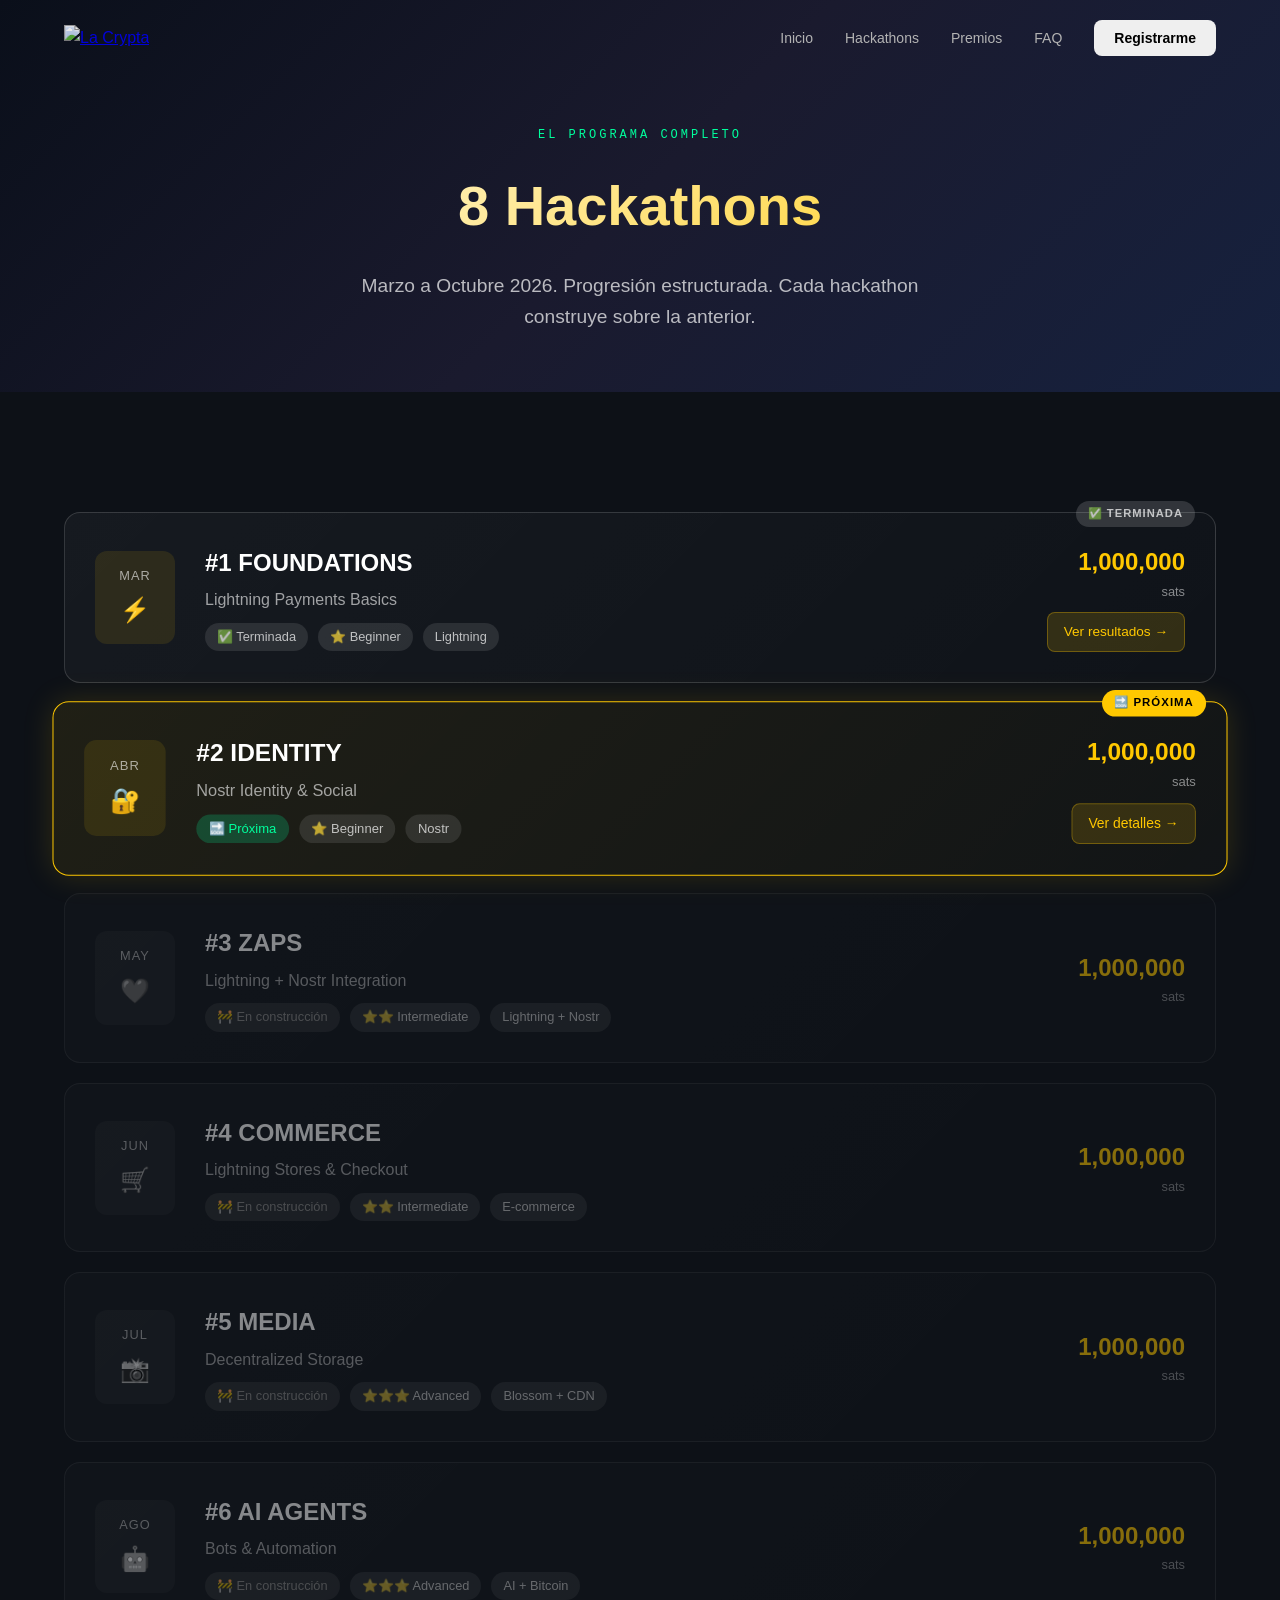
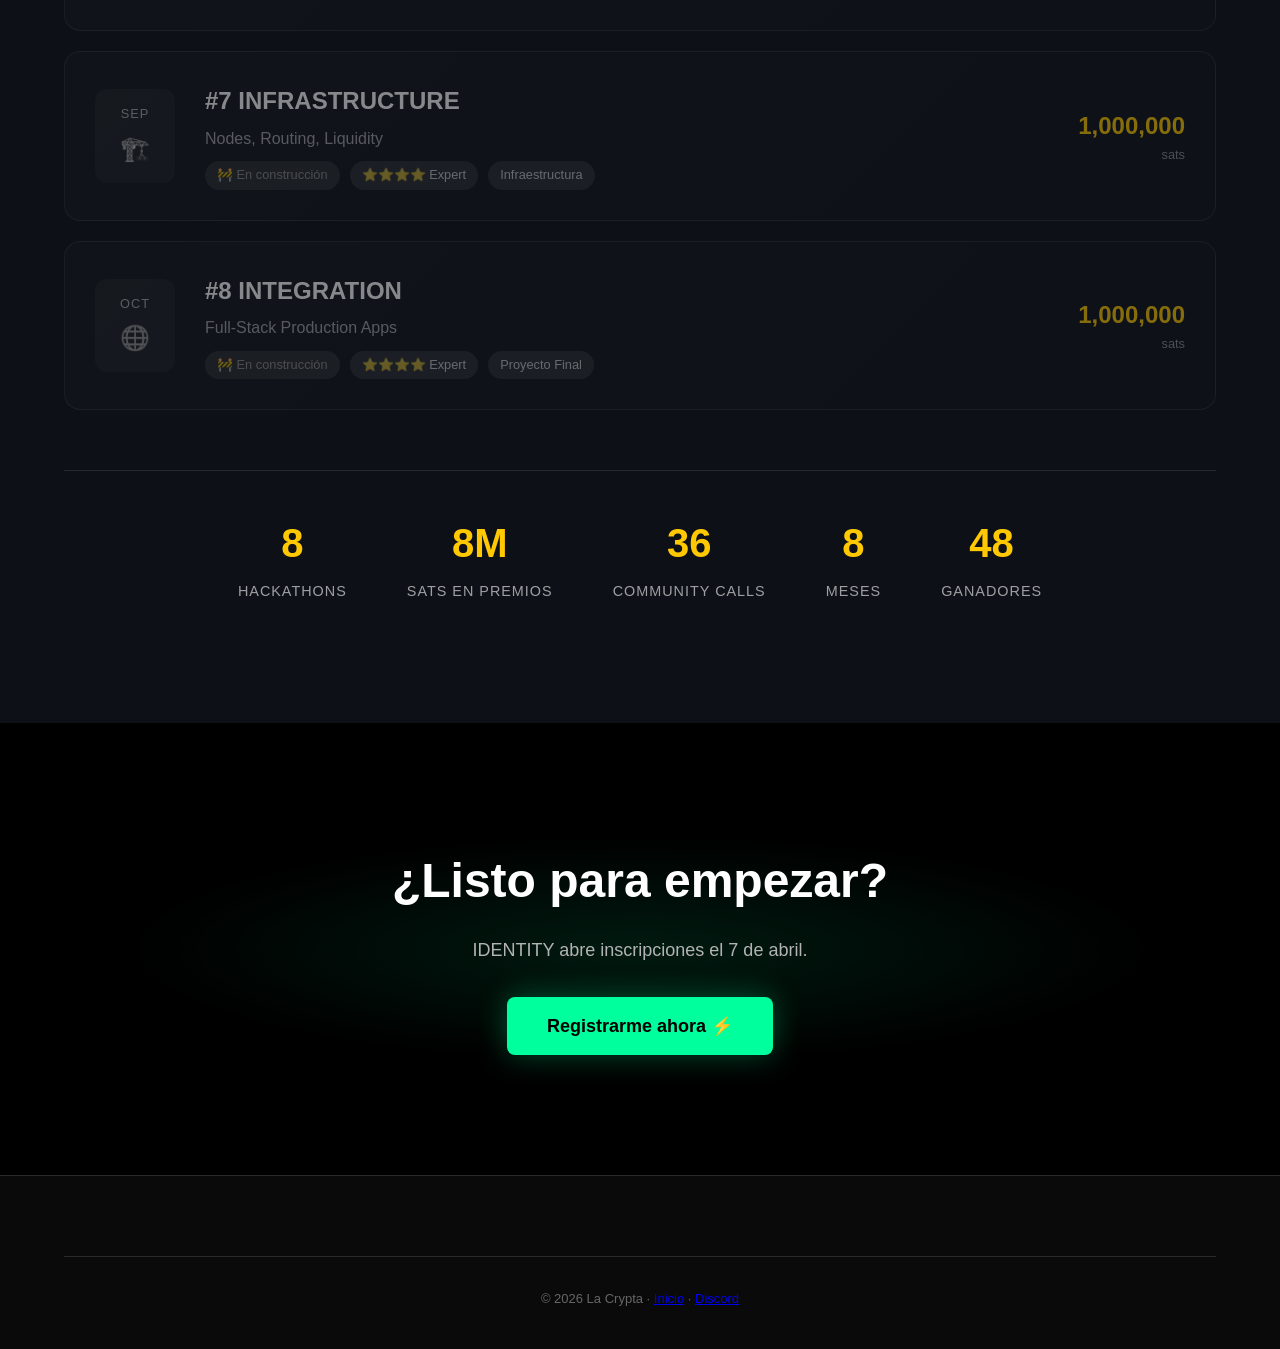
==== commit b58614db: "fix: update hackathon status and dates in hackathons.html" ====
--- a/hackathons.html
+++ b/hackathons.html
@@ -1,545 +1,591 @@
-<!DOCTYPE html>
+<!doctype html>
 <html lang="es">
-<head>
-<meta charset="UTF-8">
-<meta name="viewport" content="width=device-width, initial-scale=1.0">
-<title>Hackathons 2026 — La Crypta</title>
-<meta name="description" content="8 hackathons de Bitcoin en 2026. Lightning, Nostr, AI. Premios en BTC.">
-<link rel="icon" href="data:image/svg+xml,<svg xmlns=%22http://www.w3.org/2000/svg%22 viewBox=%220 0 100 100%22><text y=%22.9em%22 font-size=%2290%22>⚡</text></svg>">
-<link rel="stylesheet" href="css/styles.css">
-<style>
-.hackathons-hero {
-  padding: 120px 0 60px;
-  background: linear-gradient(135deg, #0a0f1a 0%, #1a1a2e 50%, #16213e 100%);
-  text-align: center;
-}
-.hackathons-hero h1 {
-  font-size: 3.5rem;
-  font-weight: 900;
-  margin-bottom: 20px;
-  background: linear-gradient(135deg, #fff 0%, #ffc800 100%);
-  -webkit-background-clip: text;
-  -webkit-text-fill-color: transparent;
-  background-clip: text;
-}
-.hackathons-hero p {
-  color: rgba(255,255,255,0.7);
-  font-size: 1.2rem;
-  max-width: 600px;
-  margin: 0 auto;
-}
-
-.hackathons-grid-section {
-  padding: 80px 0;
-  background: #0d1117;
-}
-.hackathons-list {
-  display: grid;
-  gap: 20px;
-  margin-top: 40px;
-}
-.hackathon-row {
-  display: grid;
-  grid-template-columns: 80px 1fr auto;
-  gap: 30px;
-  align-items: center;
-  padding: 30px;
-  background: linear-gradient(135deg, rgba(255,255,255,0.03) 0%, rgba(255,255,255,0.01) 100%);
-  border: 1px solid rgba(255,255,255,0.1);
-  border-radius: 16px;
-  text-decoration: none;
-  transition: all 0.3s ease;
-}
-.hackathon-row:hover {
-  border-color: rgba(255, 200, 0, 0.4);
-  transform: translateX(10px);
-  background: linear-gradient(135deg, rgba(255, 200, 0, 0.05) 0%, rgba(255, 200, 0, 0.02) 100%);
-}
-.hackathon-row.active {
-  border-color: #00ff9d;
-  background: linear-gradient(135deg, rgba(0,255,157,0.08) 0%, rgba(0,255,157,0.02) 100%);
-  transform: scale(1.02);
-  box-shadow: 0 0 30px rgba(0, 255, 157, 0.2);
-}
-.hackathon-row.active::before {
-  content: '⚡ ACTIVA';
-  position: absolute;
-  top: -12px;
-  right: 20px;
-  background: #00ff9d;
-  color: #000;
-  padding: 4px 12px;
-  border-radius: 20px;
-  font-size: 0.7rem;
-  font-weight: 700;
-  letter-spacing: 1px;
-}
-.hackathon-row {
-  position: relative;
-}
-.hackathon-row.upcoming {
-  opacity: 0.7;
-}
-.hackathon-row.upcoming:hover {
-  opacity: 1;
-}
-.hackathon-row.completed {
-  border-color: rgba(255,255,255,0.15);
-  background: linear-gradient(135deg, rgba(255,255,255,0.04) 0%, rgba(255,255,255,0.01) 100%);
-}
-.hackathon-row.completed::before {
-  content: '✅ TERMINADA';
-  position: absolute;
-  top: -12px;
-  right: 20px;
-  background: rgba(255,255,255,0.15);
-  color: rgba(255,255,255,0.7);
-  padding: 4px 12px;
-  border-radius: 20px;
-  font-size: 0.7rem;
-  font-weight: 700;
-  letter-spacing: 1px;
-}
-.hackathon-row.next {
-  border-color: #ffc800;
-  background: linear-gradient(135deg, rgba(255,200,0,0.08) 0%, rgba(255,200,0,0.02) 100%);
-  transform: scale(1.02);
-  box-shadow: 0 0 30px rgba(255, 200, 0, 0.15);
-}
-.hackathon-row.next::before {
-  content: '🔜 PRÓXIMA';
-  position: absolute;
-  top: -12px;
-  right: 20px;
-  background: #ffc800;
-  color: #000;
-  padding: 4px 12px;
-  border-radius: 20px;
-  font-size: 0.7rem;
-  font-weight: 700;
-  letter-spacing: 1px;
-}
-.hackathon-row.disabled {
-  opacity: 0.5;
-  cursor: not-allowed;
-  pointer-events: none;
-}
-.hackathon-row.disabled .hackathon-month {
-  background: rgba(128, 128, 128, 0.1);
-}
-.hackathon-row.disabled .month-icon {
-  filter: grayscale(100%);
-}
-.hackathon-info .tag.wip-tag {
-  background: rgba(128, 128, 128, 0.2);
-  color: #888;
-}
-
-.hackathon-month {
-  display: flex;
-  flex-direction: column;
-  align-items: center;
-  justify-content: center;
-  background: rgba(255, 200, 0, 0.1);
-  border-radius: 12px;
-  padding: 15px;
-  min-width: 80px;
-}
-.hackathon-row.active .hackathon-month {
-  background: rgba(0, 255, 157, 0.15);
-}
-.month-name {
-  font-size: 0.8rem;
-  color: rgba(255,255,255,0.6);
-  text-transform: uppercase;
-  letter-spacing: 1px;
-}
-.month-icon {
-  font-size: 1.5rem;
-  margin-top: 5px;
-}
-
-.hackathon-info {
-  flex: 1;
-}
-.hackathon-info h3 {
-  font-size: 1.5rem;
-  color: #fff;
-  margin-bottom: 5px;
-}
-.hackathon-info .focus {
-  color: rgba(255,255,255,0.6);
-  font-size: 1rem;
-  margin-bottom: 10px;
-}
-.hackathon-info .tags {
-  display: flex;
-  gap: 10px;
-  flex-wrap: wrap;
-}
-.hackathon-info .tag {
-  padding: 4px 12px;
-  background: rgba(255,255,255,0.1);
-  border-radius: 20px;
-  font-size: 0.8rem;
-  color: rgba(255,255,255,0.7);
-}
-.hackathon-info .tag.active-tag {
-  background: rgba(0, 255, 157, 0.2);
-  color: #00ff9d;
-}
-.hackathon-info .tag.soon-tag {
-  background: rgba(255, 200, 0, 0.2);
-  color: #ffc800;
-}
-
-.hackathon-prize {
-  text-align: right;
-}
-.prize-amount {
-  font-size: 1.5rem;
-  font-weight: 900;
-  color: #ffc800;
-}
-.prize-unit {
-  font-size: 0.8rem;
-  color: rgba(255,255,255,0.5);
-}
-.prize-cta {
-  margin-top: 10px;
-  padding: 8px 16px;
-  background: rgba(255, 200, 0, 0.15);
-  border: 1px solid rgba(255, 200, 0, 0.3);
-  border-radius: 8px;
-  color: #ffc800;
-  font-size: 0.85rem;
-  display: inline-block;
-}
-.hackathon-row.active .prize-cta {
-  background: rgba(0, 255, 157, 0.15);
-  border-color: rgba(0, 255, 157, 0.3);
-  color: #00ff9d;
-}
-
-/* Stats */
-.stats-bar {
-  display: flex;
-  justify-content: center;
-  gap: 60px;
-  padding: 40px 0;
-  border-top: 1px solid rgba(255,255,255,0.1);
-  margin-top: 60px;
-}
-.stat-item {
-  text-align: center;
-}
-.stat-value {
-  font-size: 2.5rem;
-  font-weight: 900;
-  color: #ffc800;
-}
-.stat-label {
-  font-size: 0.9rem;
-  color: rgba(255,255,255,0.6);
-  margin-top: 5px;
-}
-
-@media (max-width: 768px) {
-  .hackathon-row {
-    grid-template-columns: 1fr;
-    gap: 20px;
-  }
-  .hackathon-month {
-    flex-direction: row;
-    gap: 15px;
-    justify-content: flex-start;
-    width: fit-content;
-  }
-  .hackathon-prize {
-    text-align: left;
-  }
-  .stats-bar {
-    flex-wrap: wrap;
-    gap: 30px;
-  }
-}
-</style>
-</head>
-<body>
-
-<!-- Navbar -->
-<nav class="navbar">
-  <div class="nav-container">
-    <a href="https://hackaton.lacrypta.ar" class="nav-logo">
-      <img src="https://raw.githubusercontent.com/lacrypta/branding/refs/heads/main/title/512-white-transparent.png" alt="La Crypta" height="32">
-    </a>
-    <div class="nav-links">
-      <a href="index.html">Inicio</a>
-      <a href="#hackathons">Hackathons</a>
-      <a href="index.html#premios">Premios</a>
-      <a href="index.html#faq">FAQ</a>
-      <button class="btn btn-nav" data-tally-open="9qDNEY" data-tally-layout="modal" data-tally-width="600">
-        Registrarme
-      </button>
-    </div>
-    <button class="nav-toggle" onclick="toggleMenu()">☰</button>
-  </div>
-</nav>
-
-<!-- Hero -->
-<section class="hackathons-hero">
-  <div class="container">
-    <span class="section-label">El programa completo</span>
-    <h1>8 Hackathons</h1>
-    <p>
-      Marzo a Octubre 2026. Progresión estructurada. 
-      Cada hackathon construye sobre la anterior.
-    </p>
-  </div>
-</section>
-
-<!-- Hackathons Grid -->
-<section class="hackathons-grid-section" id="hackathons">
-  <div class="container">
-    <div class="hackathons-list">
-      
-      <!-- #1 FOUNDATIONS - COMPLETED -->
-      <a href="hackathons/foundations.html" class="hackathon-row completed">
-        <div class="hackathon-month">
-          <span class="month-name">MAR</span>
-          <span class="month-icon">⚡</span>
+  <head>
+    <meta charset="UTF-8" />
+    <meta name="viewport" content="width=device-width, initial-scale=1.0" />
+    <title>Hackathons 2026 — La Crypta</title>
+    <meta
+      name="description"
+      content="8 hackathons de Bitcoin en 2026. Lightning, Nostr, AI. Premios en BTC."
+    />
+    <link
+      rel="icon"
+      href="data:image/svg+xml,<svg xmlns=%22http://www.w3.org/2000/svg%22 viewBox=%220 0 100 100%22><text y=%22.9em%22 font-size=%2290%22>⚡</text></svg>"
+    />
+    <link rel="stylesheet" href="css/styles.css" />
+    <style>
+      .hackathons-hero {
+        padding: 120px 0 60px;
+        background: linear-gradient(
+          135deg,
+          #0a0f1a 0%,
+          #1a1a2e 50%,
+          #16213e 100%
+        );
+        text-align: center;
+      }
+      .hackathons-hero h1 {
+        font-size: 3.5rem;
+        font-weight: 900;
+        margin-bottom: 20px;
+        background: linear-gradient(135deg, #fff 0%, #ffc800 100%);
+        -webkit-background-clip: text;
+        -webkit-text-fill-color: transparent;
+        background-clip: text;
+      }
+      .hackathons-hero p {
+        color: rgba(255, 255, 255, 0.7);
+        font-size: 1.2rem;
+        max-width: 600px;
+        margin: 0 auto;
+      }
+
+      .hackathons-grid-section {
+        padding: 80px 0;
+        background: #0d1117;
+      }
+      .hackathons-list {
+        display: grid;
+        gap: 20px;
+        margin-top: 40px;
+      }
+      .hackathon-row {
+        display: grid;
+        grid-template-columns: 80px 1fr auto;
+        gap: 30px;
+        align-items: center;
+        padding: 30px;
+        background: linear-gradient(
+          135deg,
+          rgba(255, 255, 255, 0.03) 0%,
+          rgba(255, 255, 255, 0.01) 100%
+        );
+        border: 1px solid rgba(255, 255, 255, 0.1);
+        border-radius: 16px;
+        text-decoration: none;
+        transition: all 0.3s ease;
+      }
+      .hackathon-row:hover {
+        border-color: rgba(255, 200, 0, 0.4);
+        transform: translateX(10px);
+        background: linear-gradient(
+          135deg,
+          rgba(255, 200, 0, 0.05) 0%,
+          rgba(255, 200, 0, 0.02) 100%
+        );
+      }
+      .hackathon-row.active {
+        border-color: #00ff9d;
+        background: linear-gradient(
+          135deg,
+          rgba(0, 255, 157, 0.08) 0%,
+          rgba(0, 255, 157, 0.02) 100%
+        );
+        transform: scale(1.02);
+        box-shadow: 0 0 30px rgba(0, 255, 157, 0.2);
+      }
+      .hackathon-row.active::before {
+        content: "⚡ ACTIVA";
+        position: absolute;
+        top: -12px;
+        right: 20px;
+        background: #00ff9d;
+        color: #000;
+        padding: 4px 12px;
+        border-radius: 20px;
+        font-size: 0.7rem;
+        font-weight: 700;
+        letter-spacing: 1px;
+      }
+      .hackathon-row {
+        position: relative;
+      }
+      .hackathon-row.upcoming {
+        opacity: 0.7;
+      }
+      .hackathon-row.upcoming:hover {
+        opacity: 1;
+      }
+      .hackathon-row.completed {
+        border-color: rgba(255, 255, 255, 0.15);
+        background: linear-gradient(
+          135deg,
+          rgba(255, 255, 255, 0.04) 0%,
+          rgba(255, 255, 255, 0.01) 100%
+        );
+      }
+      .hackathon-row.completed::before {
+        content: "✅ TERMINADA";
+        position: absolute;
+        top: -12px;
+        right: 20px;
+        background: rgba(255, 255, 255, 0.15);
+        color: rgba(255, 255, 255, 0.7);
+        padding: 4px 12px;
+        border-radius: 20px;
+        font-size: 0.7rem;
+        font-weight: 700;
+        letter-spacing: 1px;
+      }
+      .hackathon-row.next {
+        border-color: #ffc800;
+        background: linear-gradient(
+          135deg,
+          rgba(255, 200, 0, 0.08) 0%,
+          rgba(255, 200, 0, 0.02) 100%
+        );
+        transform: scale(1.02);
+        box-shadow: 0 0 30px rgba(255, 200, 0, 0.15);
+      }
+      .hackathon-row.next::before {
+        content: "🔜 PRÓXIMA";
+        position: absolute;
+        top: -12px;
+        right: 20px;
+        background: #ffc800;
+        color: #000;
+        padding: 4px 12px;
+        border-radius: 20px;
+        font-size: 0.7rem;
+        font-weight: 700;
+        letter-spacing: 1px;
+      }
+      .hackathon-row.disabled {
+        opacity: 0.5;
+        cursor: not-allowed;
+        pointer-events: none;
+      }
+      .hackathon-row.disabled .hackathon-month {
+        background: rgba(128, 128, 128, 0.1);
+      }
+      .hackathon-row.disabled .month-icon {
+        filter: grayscale(100%);
+      }
+      .hackathon-info .tag.wip-tag {
+        background: rgba(128, 128, 128, 0.2);
+        color: #888;
+      }
+
+      .hackathon-month {
+        display: flex;
+        flex-direction: column;
+        align-items: center;
+        justify-content: center;
+        background: rgba(255, 200, 0, 0.1);
+        border-radius: 12px;
+        padding: 15px;
+        min-width: 80px;
+      }
+      .hackathon-row.active .hackathon-month {
+        background: rgba(0, 255, 157, 0.15);
+      }
+      .month-name {
+        font-size: 0.8rem;
+        color: rgba(255, 255, 255, 0.6);
+        text-transform: uppercase;
+        letter-spacing: 1px;
+      }
+      .month-icon {
+        font-size: 1.5rem;
+        margin-top: 5px;
+      }
+
+      .hackathon-info {
+        flex: 1;
+      }
+      .hackathon-info h3 {
+        font-size: 1.5rem;
+        color: #fff;
+        margin-bottom: 5px;
+      }
+      .hackathon-info .focus {
+        color: rgba(255, 255, 255, 0.6);
+        font-size: 1rem;
+        margin-bottom: 10px;
+      }
+      .hackathon-info .tags {
+        display: flex;
+        gap: 10px;
+        flex-wrap: wrap;
+      }
+      .hackathon-info .tag {
+        padding: 4px 12px;
+        background: rgba(255, 255, 255, 0.1);
+        border-radius: 20px;
+        font-size: 0.8rem;
+        color: rgba(255, 255, 255, 0.7);
+      }
+      .hackathon-info .tag.active-tag {
+        background: rgba(0, 255, 157, 0.2);
+        color: #00ff9d;
+      }
+      .hackathon-info .tag.soon-tag {
+        background: rgba(255, 200, 0, 0.2);
+        color: #ffc800;
+      }
+
+      .hackathon-prize {
+        text-align: right;
+      }
+      .prize-amount {
+        font-size: 1.5rem;
+        font-weight: 900;
+        color: #ffc800;
+      }
+      .prize-unit {
+        font-size: 0.8rem;
+        color: rgba(255, 255, 255, 0.5);
+      }
+      .prize-cta {
+        margin-top: 10px;
+        padding: 8px 16px;
+        background: rgba(255, 200, 0, 0.15);
+        border: 1px solid rgba(255, 200, 0, 0.3);
+        border-radius: 8px;
+        color: #ffc800;
+        font-size: 0.85rem;
+        display: inline-block;
+      }
+      .hackathon-row.active .prize-cta {
+        background: rgba(0, 255, 157, 0.15);
+        border-color: rgba(0, 255, 157, 0.3);
+        color: #00ff9d;
+      }
+
+      /* Stats */
+      .stats-bar {
+        display: flex;
+        justify-content: center;
+        gap: 60px;
+        padding: 40px 0;
+        border-top: 1px solid rgba(255, 255, 255, 0.1);
+        margin-top: 60px;
+      }
+      .stat-item {
+        text-align: center;
+      }
+      .stat-value {
+        font-size: 2.5rem;
+        font-weight: 900;
+        color: #ffc800;
+      }
+      .stat-label {
+        font-size: 0.9rem;
+        color: rgba(255, 255, 255, 0.6);
+        margin-top: 5px;
+      }
+
+      @media (max-width: 768px) {
+        .hackathon-row {
+          grid-template-columns: 1fr;
+          gap: 20px;
+        }
+        .hackathon-month {
+          flex-direction: row;
+          gap: 15px;
+          justify-content: flex-start;
+          width: fit-content;
+        }
+        .hackathon-prize {
+          text-align: left;
+        }
+        .stats-bar {
+          flex-wrap: wrap;
+          gap: 30px;
+        }
+      }
+    </style>
+  </head>
+  <body>
+    <!-- Navbar -->
+    <nav class="navbar">
+      <div class="nav-container">
+        <a href="https://hackaton.lacrypta.ar" class="nav-logo">
+          <img
+            src="https://raw.githubusercontent.com/lacrypta/branding/refs/heads/main/title/512-white-transparent.png"
+            alt="La Crypta"
+            height="32"
+          />
+        </a>
+        <div class="nav-links">
+          <a href="index.html">Inicio</a>
+          <a href="#hackathons">Hackathons</a>
+          <a href="index.html#premios">Premios</a>
+          <a href="index.html#faq">FAQ</a>
+          <button
+            class="btn btn-nav"
+            data-tally-open="9qDNEY"
+            data-tally-layout="modal"
+            data-tally-width="600"
+          >
+            Registrarme
+          </button>
         </div>
-        <div class="hackathon-info">
-          <h3>#1 FOUNDATIONS</h3>
-          <p class="focus">Lightning Payments Basics</p>
-          <div class="tags">
-            <span class="tag">✅ Terminada</span>
-            <span class="tag">⭐ Beginner</span>
-            <span class="tag">Lightning</span>
+        <button class="nav-toggle" onclick="toggleMenu()">☰</button>
+      </div>
+    </nav>
+
+    <!-- Hero -->
+    <section class="hackathons-hero">
+      <div class="container">
+        <span class="section-label">El programa completo</span>
+        <h1>8 Hackathons</h1>
+        <p>
+          Marzo a Octubre 2026. Progresión estructurada. Cada hackathon
+          construye sobre la anterior.
+        </p>
+      </div>
+    </section>
+
+    <!-- Hackathons Grid -->
+    <section class="hackathons-grid-section" id="hackathons">
+      <div class="container">
+        <div class="hackathons-list">
+          <!-- #1 FOUNDATIONS - COMPLETED -->
+          <a href="hackathons/foundations.html" class="hackathon-row completed">
+            <div class="hackathon-month">
+              <span class="month-name">MAR</span>
+              <span class="month-icon">⚡</span>
+            </div>
+            <div class="hackathon-info">
+              <h3>#1 FOUNDATIONS</h3>
+              <p class="focus">Lightning Payments Basics</p>
+              <div class="tags">
+                <span class="tag">✅ Terminada</span>
+                <span class="tag">⭐ Beginner</span>
+                <span class="tag">Lightning</span>
+              </div>
+            </div>
+            <div class="hackathon-prize">
+              <div class="prize-amount">1,000,000</div>
+              <div class="prize-unit">sats</div>
+              <div class="prize-cta">Ver resultados →</div>
+            </div>
+          </a>
+
+          <!-- #2 IDENTITY - NEXT -->
+          <a href="hackathons/identity.html" class="hackathon-row next">
+            <div class="hackathon-month">
+              <span class="month-name">ABR</span>
+              <span class="month-icon">🔐</span>
+            </div>
+            <div class="hackathon-info">
+              <h3>#2 IDENTITY</h3>
+              <p class="focus">Nostr Identity & Social</p>
+              <div class="tags">
+                <span class="tag active-tag">🔜 Próxima</span>
+                <span class="tag">⭐ Beginner</span>
+                <span class="tag">Nostr</span>
+              </div>
+            </div>
+            <div class="hackathon-prize">
+              <div class="prize-amount">1,000,000</div>
+              <div class="prize-unit">sats</div>
+              <div class="prize-cta">Ver detalles →</div>
+            </div>
+          </a>
+
+          <!-- #3 ZAPS -->
+          <div class="hackathon-row disabled">
+            <div class="hackathon-month">
+              <span class="month-name">MAY</span>
+              <span class="month-icon">💜</span>
+            </div>
+            <div class="hackathon-info">
+              <h3>#3 ZAPS</h3>
+              <p class="focus">Lightning + Nostr Integration</p>
+              <div class="tags">
+                <span class="tag wip-tag">🚧 En construcción</span>
+                <span class="tag">⭐⭐ Intermediate</span>
+                <span class="tag">Lightning + Nostr</span>
+              </div>
+            </div>
+            <div class="hackathon-prize">
+              <div class="prize-amount">1,000,000</div>
+              <div class="prize-unit">sats</div>
+            </div>
+          </div>
+
+          <!-- #4 COMMERCE -->
+          <div class="hackathon-row disabled">
+            <div class="hackathon-month">
+              <span class="month-name">JUN</span>
+              <span class="month-icon">🛒</span>
+            </div>
+            <div class="hackathon-info">
+              <h3>#4 COMMERCE</h3>
+              <p class="focus">Lightning Stores & Checkout</p>
+              <div class="tags">
+                <span class="tag wip-tag">🚧 En construcción</span>
+                <span class="tag">⭐⭐ Intermediate</span>
+                <span class="tag">E-commerce</span>
+              </div>
+            </div>
+            <div class="hackathon-prize">
+              <div class="prize-amount">1,000,000</div>
+              <div class="prize-unit">sats</div>
+            </div>
+          </div>
+
+          <!-- #5 MEDIA -->
+          <div class="hackathon-row disabled">
+            <div class="hackathon-month">
+              <span class="month-name">JUL</span>
+              <span class="month-icon">📸</span>
+            </div>
+            <div class="hackathon-info">
+              <h3>#5 MEDIA</h3>
+              <p class="focus">Decentralized Storage</p>
+              <div class="tags">
+                <span class="tag wip-tag">🚧 En construcción</span>
+                <span class="tag">⭐⭐⭐ Advanced</span>
+                <span class="tag">Blossom + CDN</span>
+              </div>
+            </div>
+            <div class="hackathon-prize">
+              <div class="prize-amount">1,000,000</div>
+              <div class="prize-unit">sats</div>
+            </div>
+          </div>
+
+          <!-- #6 AI AGENTS -->
+          <div class="hackathon-row disabled">
+            <div class="hackathon-month">
+              <span class="month-name">AGO</span>
+              <span class="month-icon">🤖</span>
+            </div>
+            <div class="hackathon-info">
+              <h3>#6 AI AGENTS</h3>
+              <p class="focus">Bots & Automation</p>
+              <div class="tags">
+                <span class="tag wip-tag">🚧 En construcción</span>
+                <span class="tag">⭐⭐⭐ Advanced</span>
+                <span class="tag">AI + Bitcoin</span>
+              </div>
+            </div>
+            <div class="hackathon-prize">
+              <div class="prize-amount">1,000,000</div>
+              <div class="prize-unit">sats</div>
+            </div>
+          </div>
+
+          <!-- #7 INFRASTRUCTURE -->
+          <div class="hackathon-row disabled">
+            <div class="hackathon-month">
+              <span class="month-name">SEP</span>
+              <span class="month-icon">🏗️</span>
+            </div>
+            <div class="hackathon-info">
+              <h3>#7 INFRASTRUCTURE</h3>
+              <p class="focus">Nodes, Routing, Liquidity</p>
+              <div class="tags">
+                <span class="tag wip-tag">🚧 En construcción</span>
+                <span class="tag">⭐⭐⭐⭐ Expert</span>
+                <span class="tag">Infraestructura</span>
+              </div>
+            </div>
+            <div class="hackathon-prize">
+              <div class="prize-amount">1,000,000</div>
+              <div class="prize-unit">sats</div>
+            </div>
+          </div>
+
+          <!-- #8 INTEGRATION -->
+          <div class="hackathon-row disabled">
+            <div class="hackathon-month">
+              <span class="month-name">OCT</span>
+              <span class="month-icon">🌐</span>
+            </div>
+            <div class="hackathon-info">
+              <h3>#8 INTEGRATION</h3>
+              <p class="focus">Full-Stack Production Apps</p>
+              <div class="tags">
+                <span class="tag wip-tag">🚧 En construcción</span>
+                <span class="tag">⭐⭐⭐⭐ Expert</span>
+                <span class="tag">Proyecto Final</span>
+              </div>
+            </div>
+            <div class="hackathon-prize">
+              <div class="prize-amount">1,000,000</div>
+              <div class="prize-unit">sats</div>
+            </div>
           </div>
         </div>
-        <div class="hackathon-prize">
-          <div class="prize-amount">1,000,000</div>
-          <div class="prize-unit">sats</div>
-          <div class="prize-cta">Ver resultados →</div>
-        </div>
-      </a>
-      
-      <!-- #2 IDENTITY - NEXT -->
-      <a href="hackathons/identity.html" class="hackathon-row next">
-        <div class="hackathon-month">
-          <span class="month-name">ABR</span>
-          <span class="month-icon">🔐</span>
-        </div>
-        <div class="hackathon-info">
-          <h3>#2 IDENTITY</h3>
-          <p class="focus">Nostr Identity & Social</p>
-          <div class="tags">
-            <span class="tag active-tag">🔜 Próxima</span>
-            <span class="tag">⭐ Beginner</span>
-            <span class="tag">Nostr</span>
-          </div>
-        </div>
-        <div class="hackathon-prize">
-          <div class="prize-amount">1,000,000</div>
-          <div class="prize-unit">sats</div>
-          <div class="prize-cta">Ver detalles →</div>
-        </div>
-      </a>
-      
-      <!-- #3 ZAPS -->
-      <div class="hackathon-row disabled">
-        <div class="hackathon-month">
-          <span class="month-name">MAY</span>
-          <span class="month-icon">💜</span>
-        </div>
-        <div class="hackathon-info">
-          <h3>#3 ZAPS</h3>
-          <p class="focus">Lightning + Nostr Integration</p>
-          <div class="tags">
-            <span class="tag wip-tag">🚧 En construcción</span>
-            <span class="tag">⭐⭐ Intermediate</span>
-            <span class="tag">Lightning + Nostr</span>
-          </div>
-        </div>
-        <div class="hackathon-prize">
-          <div class="prize-amount">1,000,000</div>
-          <div class="prize-unit">sats</div>
+
+        <!-- Stats -->
+        <div class="stats-bar">
+          <div class="stat-item">
+            <div class="stat-value">8</div>
+            <div class="stat-label">Hackathons</div>
+          </div>
+          <div class="stat-item">
+            <div class="stat-value">8M</div>
+            <div class="stat-label">Sats en premios</div>
+          </div>
+          <div class="stat-item">
+            <div class="stat-value">36</div>
+            <div class="stat-label">Community Calls</div>
+          </div>
+          <div class="stat-item">
+            <div class="stat-value">8</div>
+            <div class="stat-label">Meses</div>
+          </div>
+          <div class="stat-item">
+            <div class="stat-value">48</div>
+            <div class="stat-label">Ganadores</div>
+          </div>
         </div>
       </div>
-      
-      <!-- #4 COMMERCE -->
-      <div class="hackathon-row disabled">
-        <div class="hackathon-month">
-          <span class="month-name">JUN</span>
-          <span class="month-icon">🛒</span>
-        </div>
-        <div class="hackathon-info">
-          <h3>#4 COMMERCE</h3>
-          <p class="focus">Lightning Stores & Checkout</p>
-          <div class="tags">
-            <span class="tag wip-tag">🚧 En construcción</span>
-            <span class="tag">⭐⭐ Intermediate</span>
-            <span class="tag">E-commerce</span>
-          </div>
-        </div>
-        <div class="hackathon-prize">
-          <div class="prize-amount">1,000,000</div>
-          <div class="prize-unit">sats</div>
+    </section>
+
+    <!-- CTA -->
+    <section class="cta-section">
+      <div class="container">
+        <div class="cta-content">
+          <h2>¿Listo para empezar?</h2>
+          <p>IDENTITY abre inscripciones el 7 de abril.</p>
+          <button
+            class="btn btn-primary btn-large btn-glow"
+            data-tally-open="9qDNEY"
+            data-tally-layout="modal"
+            data-tally-width="600"
+          >
+            Registrarme ahora ⚡
+          </button>
         </div>
       </div>
-      
-      <!-- #5 MEDIA -->
-      <div class="hackathon-row disabled">
-        <div class="hackathon-month">
-          <span class="month-name">JUL</span>
-          <span class="month-icon">📸</span>
-        </div>
-        <div class="hackathon-info">
-          <h3>#5 MEDIA</h3>
-          <p class="focus">Decentralized Storage</p>
-          <div class="tags">
-            <span class="tag wip-tag">🚧 En construcción</span>
-            <span class="tag">⭐⭐⭐ Advanced</span>
-            <span class="tag">Blossom + CDN</span>
-          </div>
-        </div>
-        <div class="hackathon-prize">
-          <div class="prize-amount">1,000,000</div>
-          <div class="prize-unit">sats</div>
+    </section>
+
+    <!-- Footer -->
+    <footer class="footer">
+      <div class="container">
+        <div class="footer-bottom">
+          <p>
+            © 2026 La Crypta · <a href="index.html">Inicio</a> ·
+            <a href="https://discord.com/invite/SN8JNhMgvY" target="_blank"
+              >Discord</a
+            >
+          </p>
         </div>
       </div>
-      
-      <!-- #6 AI AGENTS -->
-      <div class="hackathon-row disabled">
-        <div class="hackathon-month">
-          <span class="month-name">AGO</span>
-          <span class="month-icon">🤖</span>
-        </div>
-        <div class="hackathon-info">
-          <h3>#6 AI AGENTS</h3>
-          <p class="focus">Bots & Automation</p>
-          <div class="tags">
-            <span class="tag wip-tag">🚧 En construcción</span>
-            <span class="tag">⭐⭐⭐ Advanced</span>
-            <span class="tag">AI + Bitcoin</span>
-          </div>
-        </div>
-        <div class="hackathon-prize">
-          <div class="prize-amount">1,000,000</div>
-          <div class="prize-unit">sats</div>
-        </div>
-      </div>
-      
-      <!-- #7 INFRASTRUCTURE -->
-      <div class="hackathon-row disabled">
-        <div class="hackathon-month">
-          <span class="month-name">SEP</span>
-          <span class="month-icon">🏗️</span>
-        </div>
-        <div class="hackathon-info">
-          <h3>#7 INFRASTRUCTURE</h3>
-          <p class="focus">Nodes, Routing, Liquidity</p>
-          <div class="tags">
-            <span class="tag wip-tag">🚧 En construcción</span>
-            <span class="tag">⭐⭐⭐⭐ Expert</span>
-            <span class="tag">Infraestructura</span>
-          </div>
-        </div>
-        <div class="hackathon-prize">
-          <div class="prize-amount">1,000,000</div>
-          <div class="prize-unit">sats</div>
-        </div>
-      </div>
-      
-      <!-- #8 INTEGRATION -->
-      <div class="hackathon-row disabled">
-        <div class="hackathon-month">
-          <span class="month-name">OCT</span>
-          <span class="month-icon">🌐</span>
-        </div>
-        <div class="hackathon-info">
-          <h3>#8 INTEGRATION</h3>
-          <p class="focus">Full-Stack Production Apps</p>
-          <div class="tags">
-            <span class="tag wip-tag">🚧 En construcción</span>
-            <span class="tag">⭐⭐⭐⭐ Expert</span>
-            <span class="tag">Proyecto Final</span>
-          </div>
-        </div>
-        <div class="hackathon-prize">
-          <div class="prize-amount">1,000,000</div>
-          <div class="prize-unit">sats</div>
-        </div>
-      </div>
-      
-    </div>
-    
-    <!-- Stats -->
-    <div class="stats-bar">
-      <div class="stat-item">
-        <div class="stat-value">8</div>
-        <div class="stat-label">Hackathons</div>
-      </div>
-      <div class="stat-item">
-        <div class="stat-value">8M</div>
-        <div class="stat-label">Sats en premios</div>
-      </div>
-      <div class="stat-item">
-        <div class="stat-value">36</div>
-        <div class="stat-label">Community Calls</div>
-      </div>
-      <div class="stat-item">
-        <div class="stat-value">8</div>
-        <div class="stat-label">Meses</div>
-      </div>
-      <div class="stat-item">
-        <div class="stat-value">48</div>
-        <div class="stat-label">Ganadores</div>
-      </div>
-    </div>
-  </div>
-</section>
-
-<!-- CTA -->
-<section class="cta-section">
-  <div class="container">
-    <div class="cta-content">
-      <h2>¿Listo para empezar?</h2>
-      <p>FOUNDATIONS abre inscripciones el 3 de marzo.</p>
-      <button class="btn btn-primary btn-large btn-glow" data-tally-open="9qDNEY" data-tally-layout="modal" data-tally-width="600">
-        Registrarme ahora ⚡
-      </button>
-    </div>
-  </div>
-</section>
-
-<!-- Footer -->
-<footer class="footer">
-  <div class="container">
-    <div class="footer-bottom">
-      <p>© 2026 La Crypta · <a href="index.html">Inicio</a> · <a href="https://discord.com/invite/SN8JNhMgvY" target="_blank">Discord</a></p>
-    </div>
-  </div>
-</footer>
-
-<!-- Scripts -->
-<script src="https://tally.so/widgets/embed.js"></script>
-<script>
-function toggleMenu() {
-  document.getElementById('mobileMenu')?.classList.toggle('active');
-  document.body.classList.toggle('menu-open');
-}
-
-window.addEventListener('scroll', () => {
-  const navbar = document.querySelector('.navbar');
-  if (window.scrollY > 50) {
-    navbar.classList.add('scrolled');
-  } else {
-    navbar.classList.remove('scrolled');
-  }
-});
-</script>
-
-</body>
+    </footer>
+
+    <!-- Scripts -->
+    <script src="https://tally.so/widgets/embed.js"></script>
+    <script>
+      function toggleMenu() {
+        document.getElementById("mobileMenu")?.classList.toggle("active");
+        document.body.classList.toggle("menu-open");
+      }
+
+      window.addEventListener("scroll", () => {
+        const navbar = document.querySelector(".navbar");
+        if (window.scrollY > 50) {
+          navbar.classList.add("scrolled");
+        } else {
+          navbar.classList.remove("scrolled");
+        }
+      });
+    </script>
+  </body>
 </html>
